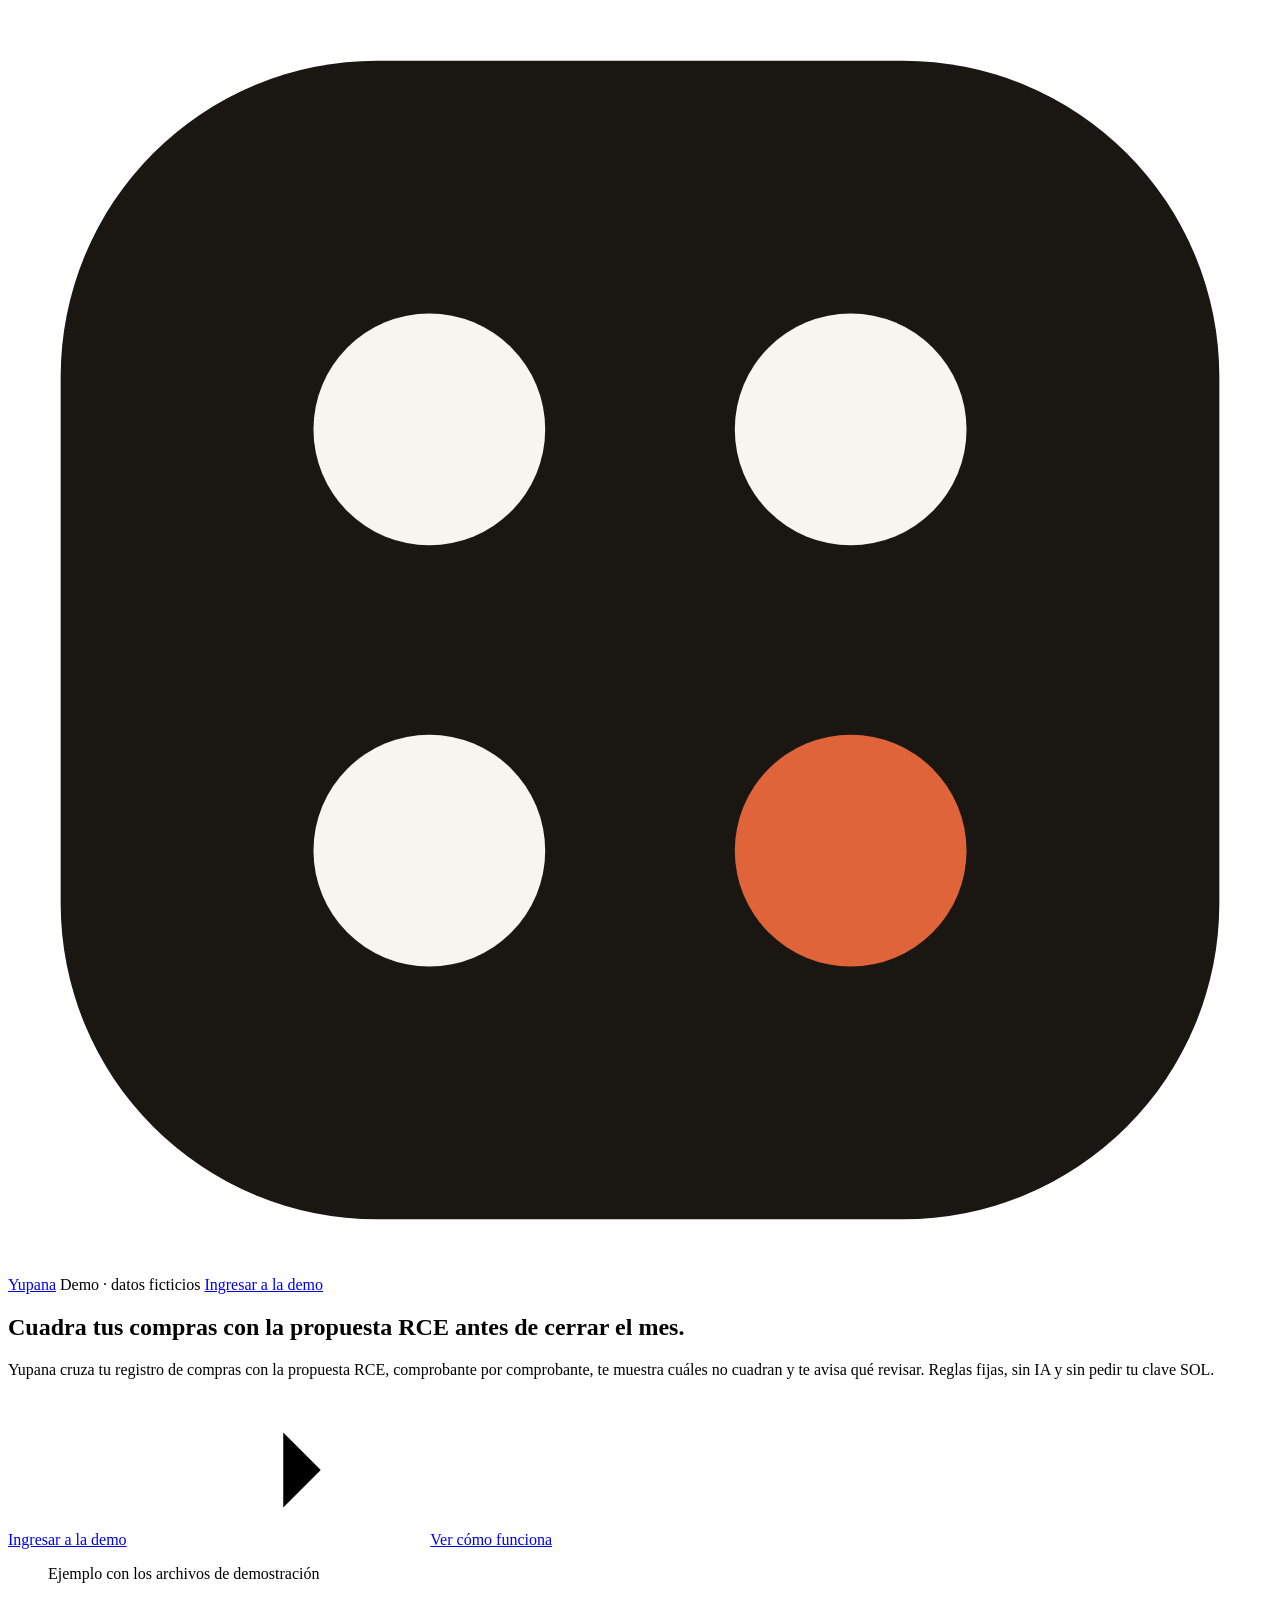
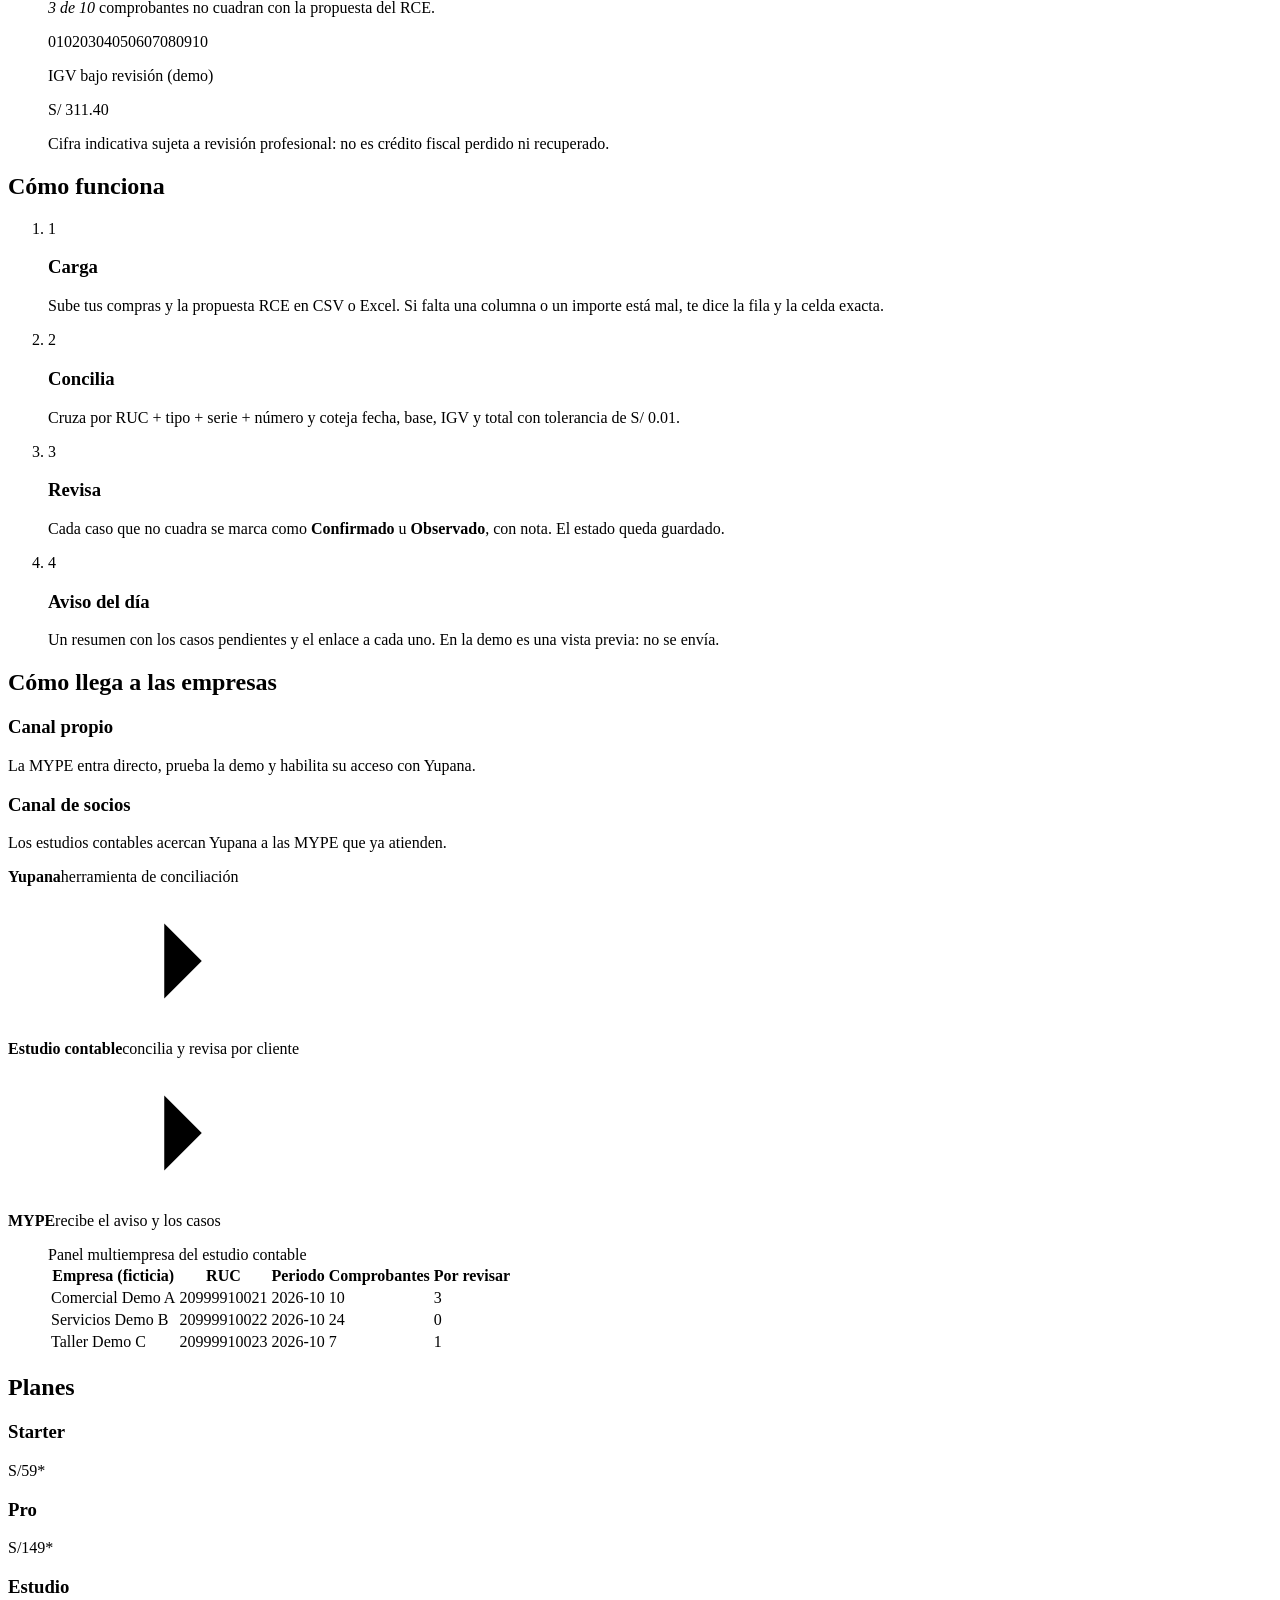
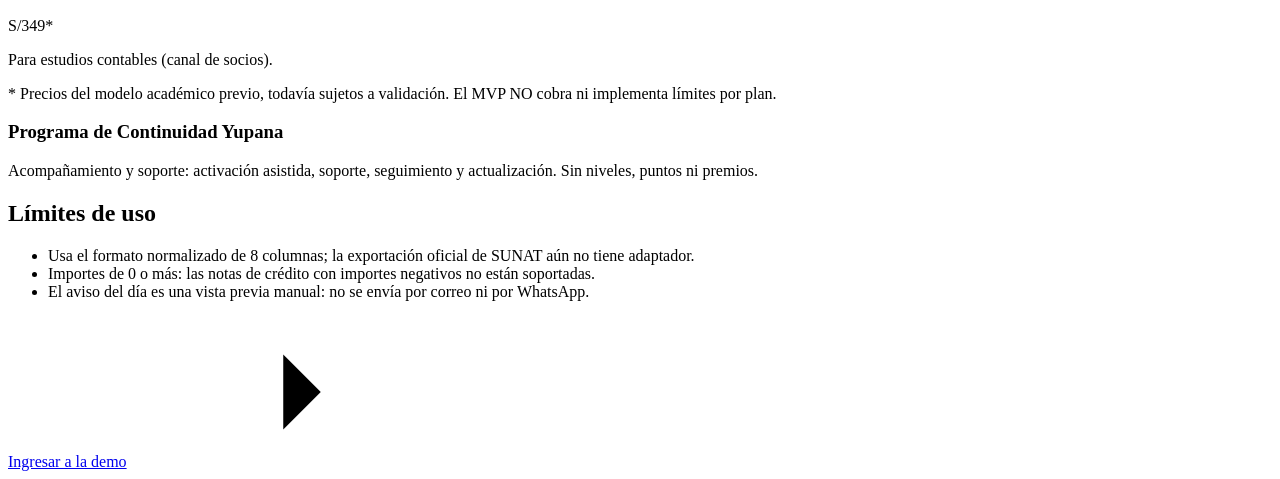
==== src/main/resources/static/index.html @ 504e1a8a "Se quitan las ultimas menciones a «version 5» y el pie del panel Co-Authored-By: Claude Sonnet 5.5 <" ====
<!doctype html>
<html lang="es">
<head>
<meta charset="utf-8">
<meta name="viewport" content="width=device-width, initial-scale=1">
<link rel="icon" href="data:,">
<title>Yupana · Cuadra tus compras con el RCE</title>
<link rel="preconnect" href="https://fonts.googleapis.com">
<link href="https://fonts.googleapis.com/css2?family=IBM+Plex+Mono:wght@400;500;600&family=IBM+Plex+Sans:wght@400;500;600;700&display=swap" rel="stylesheet">
<link rel="stylesheet" href="/css/yupana-e1.css">
</head>
<body>
<svg width="0" height="0" style="position:absolute" aria-hidden="true" focusable="false"><defs>
<symbol id="e-check" viewBox="0 0 24 24"><path d="M5 12.5l4.5 4.5L19 7.5"></path></symbol>
<symbol id="e-arrow" viewBox="0 0 24 24"><path d="M5 12h14M13 6l6 6-6 6"></path></symbol>
<symbol id="e-info" viewBox="0 0 24 24"><circle cx="12" cy="12" r="9"></circle><path d="M12 11v5M12 7.8v.1"></path></symbol>
</defs></svg>

<div class="e1">
  <header class="e1-bar">
    <a class="e1-logo" href="/"><svg viewBox="0 0 24 24" aria-hidden="true"><rect x="1" y="1" width="22" height="22" rx="6" fill="#1a1712"></rect><circle cx="8" cy="8" r="2.2" fill="#f7f5f0"></circle><circle cx="16" cy="8" r="2.2" fill="#f7f5f0"></circle><circle cx="8" cy="16" r="2.2" fill="#f7f5f0"></circle><circle cx="16" cy="16" r="2.2" fill="#e0643a"></circle></svg>Yupana</a>
    <span class="e1-tag">Demo · datos ficticios</span>
    <a class="e1-btn chico-bar" href="/login.html" data-cta="barra">Ingresar a la demo</a>
  </header>

  <main class="e1-wrap">
    <section class="lp-hero">
      <div>
        <h1 class="e1-h1">Cuadra tus compras con la propuesta RCE antes de cerrar el mes.</h1>
        <p class="e1-sub">Yupana cruza tu registro de compras con la propuesta RCE, comprobante por comprobante,
          te muestra cuáles no cuadran y te avisa qué revisar. Reglas fijas, sin IA y sin pedir tu clave SOL.</p>
        <div class="e1-acts">
          <a class="e1-btn t" href="/login.html" data-cta="hero">Ingresar a la demo<svg class="ic" aria-hidden="true"><use href="#e-arrow"></use></svg></a>
          <a class="e1-btn sec" href="#como">Ver cómo funciona</a>
        </div>
      </div>
      <figure class="lp-ejemplo" aria-label="Ejemplo con los archivos de demostración">
        <p class="e1-meta">Ejemplo con los archivos de demostración</p>
        <p class="lp-tit"><em>3 de 10</em> comprobantes no cuadran con la propuesta del RCE.</p>
        <div class="e1-map" role="img" aria-label="10 comprobantes: 7 cuadran y 3 tienen diferencia (03, 07, 09)">
          <span>01</span><span>02</span><span class="x">03</span><span>04</span><span>05</span><span>06</span><span class="x">07</span><span>08</span><span class="x">09</span><span>10</span>
        </div>
        <div class="e1-igv">
          <p class="lab">IGV bajo revisión (demo)</p>
          <p class="amt">S/ 311.40</p>
          <p class="fine">Cifra indicativa sujeta a revisión profesional: no es crédito fiscal perdido ni recuperado.</p>
        </div>
      </figure>
    </section>

    <section id="como">
      <div class="e1-sec"><h2>Cómo funciona</h2></div>
      <ol class="lp-pasos">
        <li><span class="n">1</span><h3>Carga</h3><p>Sube tus compras y la propuesta RCE en CSV o Excel. Si falta una columna o un importe está mal, te dice la fila y la celda exacta.</p></li>
        <li><span class="n">2</span><h3>Concilia</h3><p>Cruza por RUC + tipo + serie + número y coteja fecha, base, IGV y total con tolerancia de S/ 0.01.</p></li>
        <li><span class="n">3</span><h3>Revisa</h3><p>Cada caso que no cuadra se marca como <b>Confirmado</b> u <b>Observado</b>, con nota. El estado queda guardado.</p></li>
        <li><span class="n">4</span><h3>Aviso del día</h3><p>Un resumen con los casos pendientes y el enlace a cada uno. En la demo es una vista previa: no se envía.</p></li>
      </ol>
    </section>

    <section>
      <div class="e1-sec"><h2>Cómo llega a las empresas</h2></div>
      <div class="lp-dos">
        <div class="e1-card"><h3>Canal propio</h3><p class="desc">La MYPE entra directo, prueba la demo y habilita su acceso con Yupana.</p></div>
        <div class="e1-card"><h3>Canal de socios</h3><p class="desc">Los estudios contables acercan Yupana a las MYPE que ya atienden.</p></div>
      </div>
      <div class="lp-flujo" role="img" aria-label="Recorrido: Yupana entrega la herramienta al estudio contable, que concilia para cada MYPE cliente">
        <div><b>Yupana</b><span>herramienta de conciliación</span></div>
        <svg class="ic" aria-hidden="true"><use href="#e-arrow"></use></svg>
        <div><b>Estudio contable</b><span>concilia y revisa por cliente</span></div>
        <svg class="ic" aria-hidden="true"><use href="#e-arrow"></use></svg>
        <div><b>MYPE</b><span>recibe el aviso y los casos</span></div>
      </div>
      <figure class="lp-boceto">
        <figcaption>Panel multiempresa del estudio contable</figcaption>
        <div class="e1-scroll"><table class="e1-data">
          <thead><tr><th>Empresa (ficticia)</th><th>RUC</th><th>Periodo</th><th class="n">Comprobantes</th><th class="n">Por revisar</th></tr></thead>
          <tbody>
            <tr><td>Comercial Demo A</td><td>20999910021</td><td>2026-10</td><td class="n">10</td><td class="n">3</td></tr>
            <tr><td>Servicios Demo B</td><td>20999910022</td><td>2026-10</td><td class="n">24</td><td class="n">0</td></tr>
            <tr><td>Taller Demo C</td><td>20999910023</td><td>2026-10</td><td class="n">7</td><td class="n">1</td></tr>
          </tbody>
        </table></div>
      </figure>
    </section>

    <section>
      <div class="e1-sec"><h2>Planes</h2></div>
      <div class="lp-planes">
        <div class="e1-card"><h3>Starter</h3><p class="lp-precio">S/59*</p></div>
        <div class="e1-card"><h3>Pro</h3><p class="lp-precio">S/149*</p></div>
        <div class="e1-card"><h3>Estudio</h3><p class="lp-precio">S/349*</p><p class="desc">Para estudios contables (canal de socios).</p></div>
      </div>
      <p class="e1-info">* Precios del modelo académico previo, todavía sujetos a validación. El MVP NO cobra ni implementa límites por plan.</p>
      <div class="e1-card lp-cont">
        <h3>Programa de Continuidad Yupana</h3>
        <p class="desc">Acompañamiento y soporte: activación asistida, soporte, seguimiento y actualización. Sin niveles, puntos ni premios.</p>
      </div>
    </section>

    <section>
      <div class="e1-sec"><h2>Límites de uso</h2></div>
      <ul class="lp-limites">
        <li>Usa el formato normalizado de 8 columnas; la exportación oficial de SUNAT aún no tiene adaptador.</li>
        <li>Importes de 0 o más: las notas de crédito con importes negativos no están soportadas.</li>
        <li>El aviso del día es una vista previa manual: no se envía por correo ni por WhatsApp.</li>
      </ul>
    </section>

    <div class="lp-final">
      <a class="e1-btn t" href="/login.html" data-cta="final">Ingresar a la demo<svg class="ic" aria-hidden="true"><use href="#e-arrow"></use></svg></a>
    </div>

  </main>
</div>

<script src="/js/landing.js"></script>
</body>
</html>
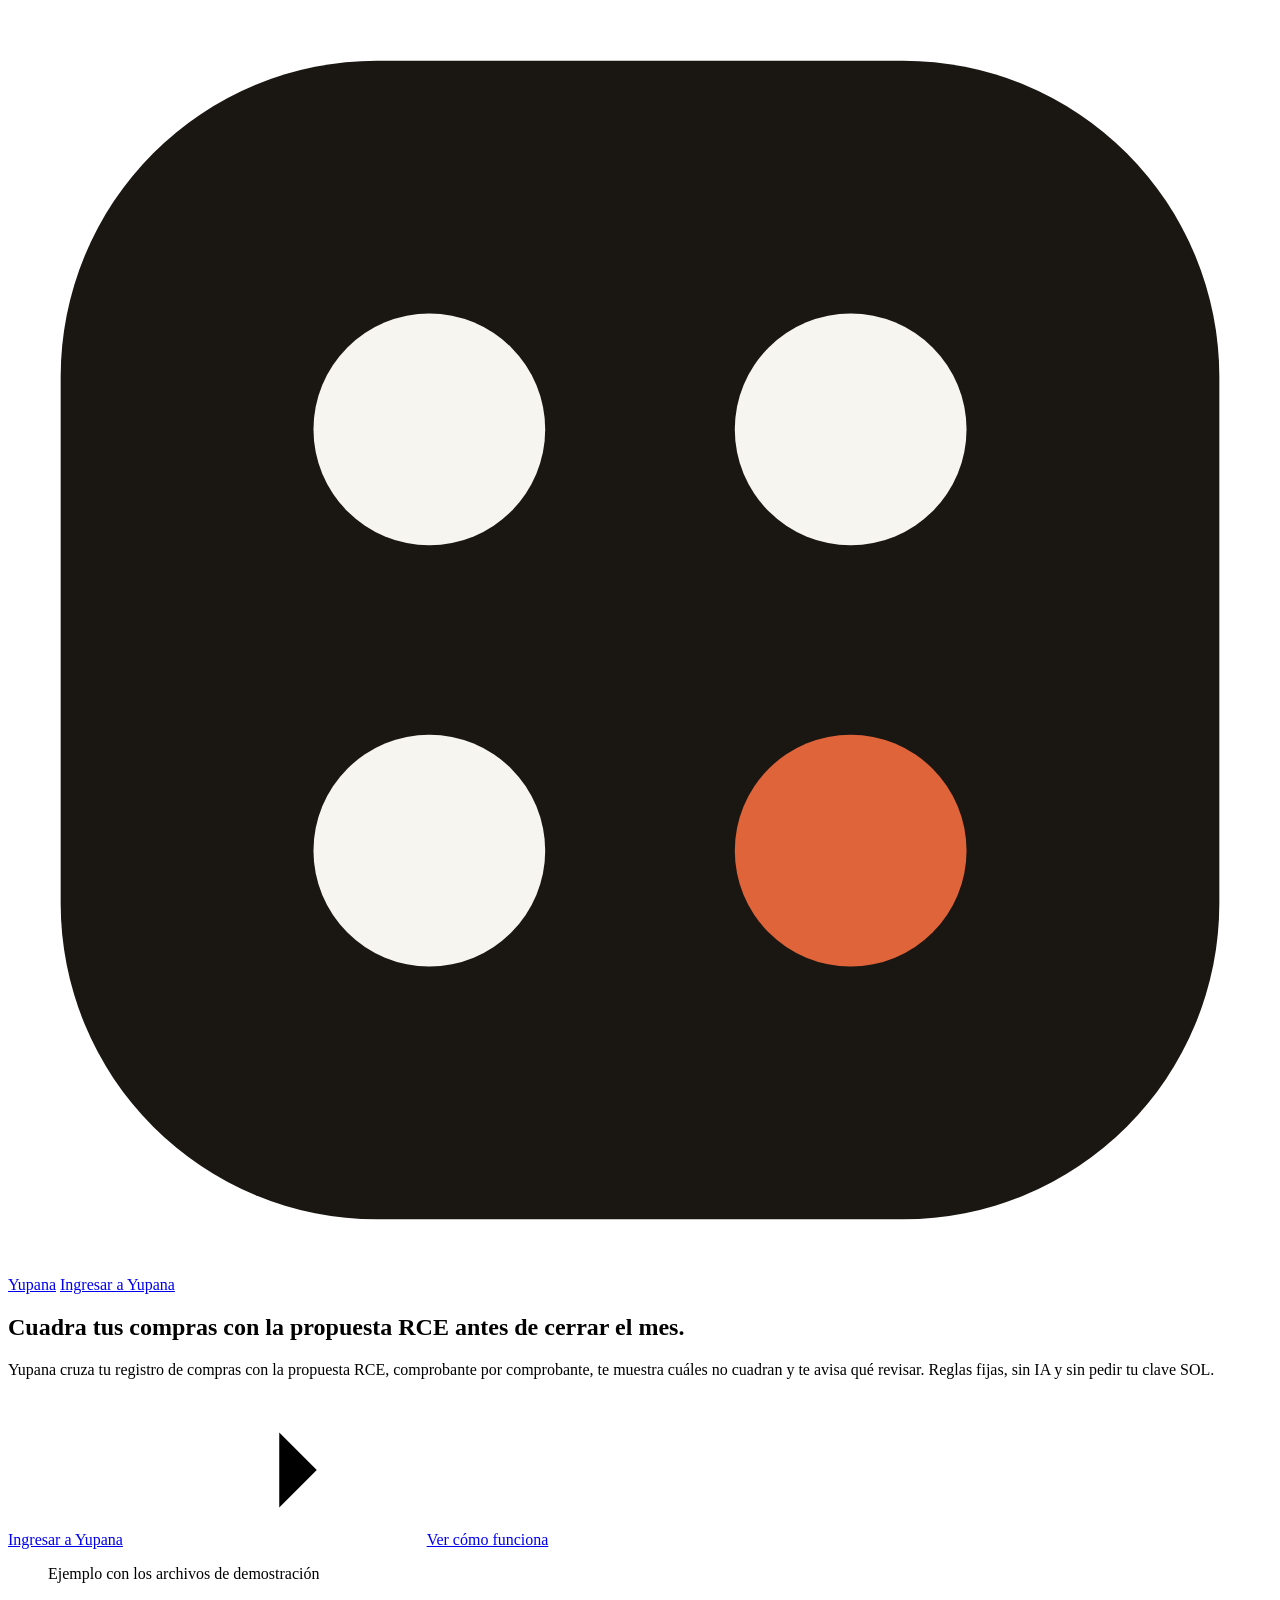
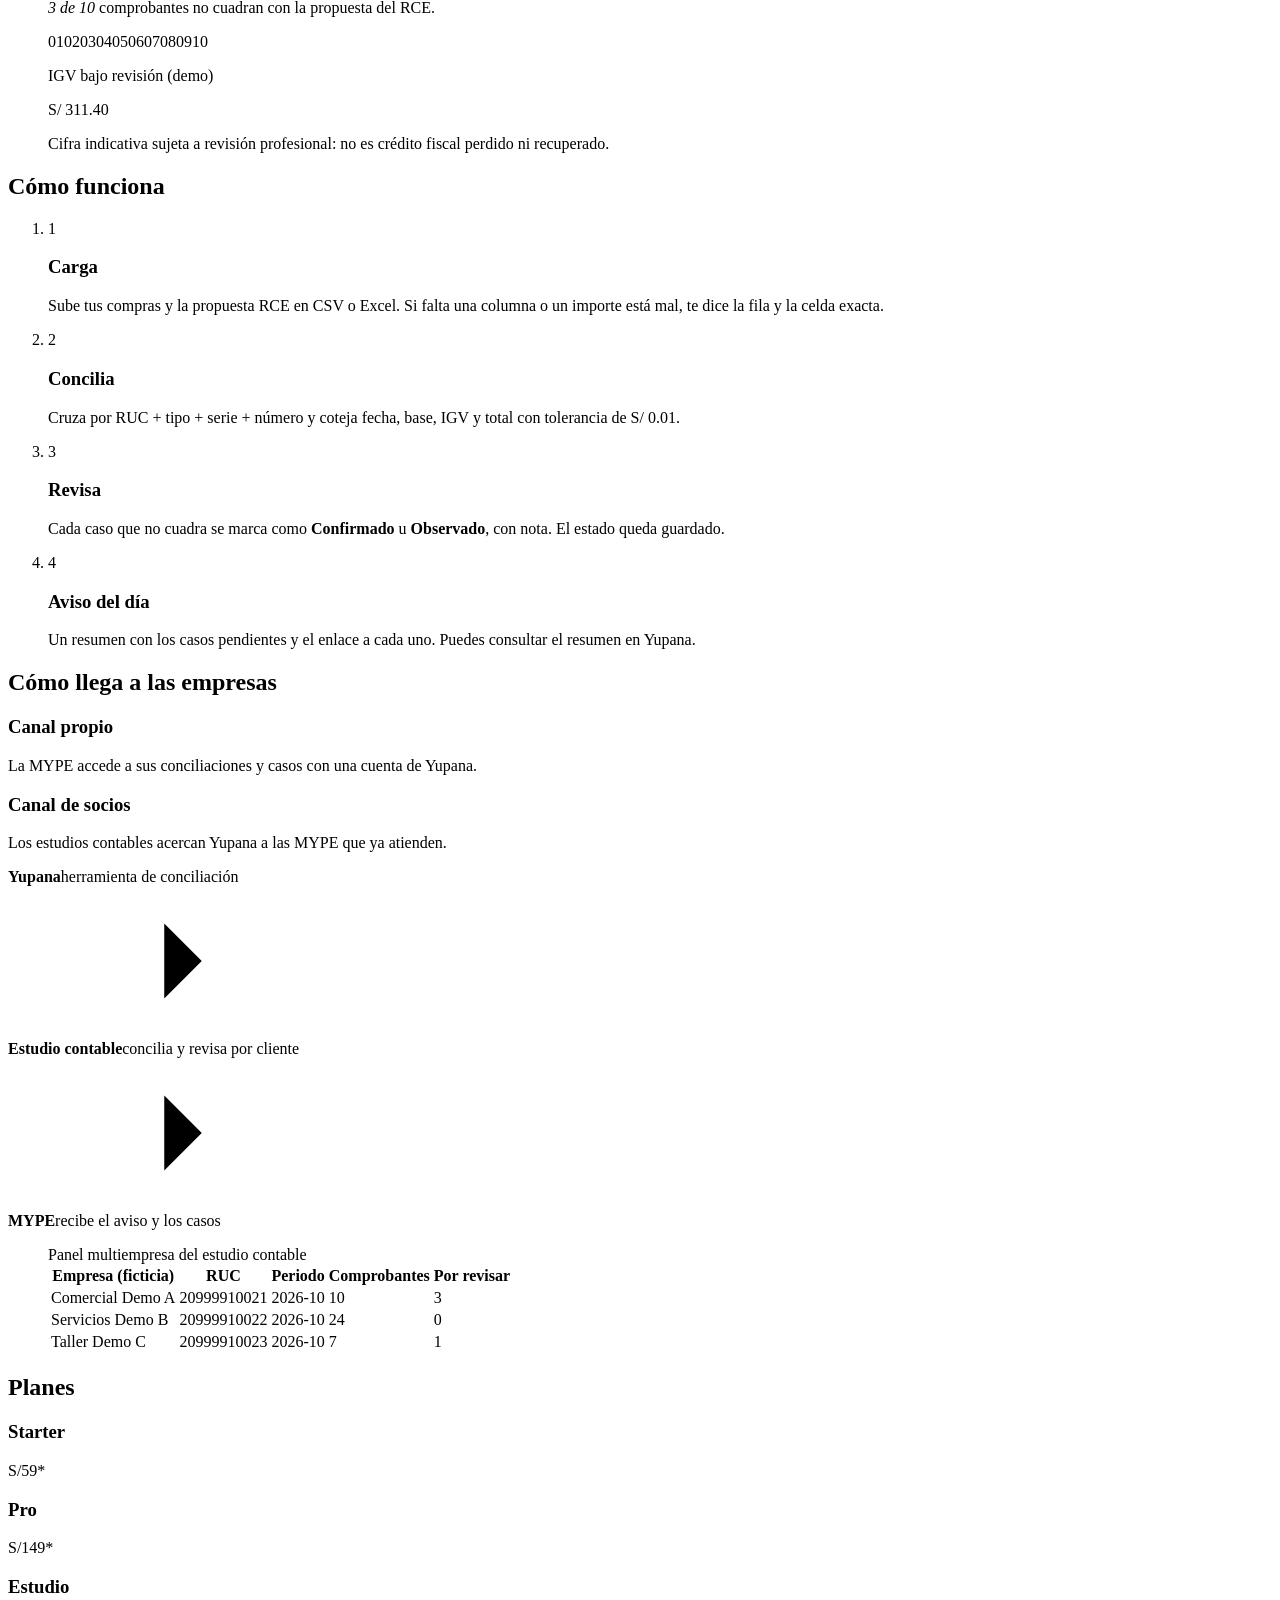
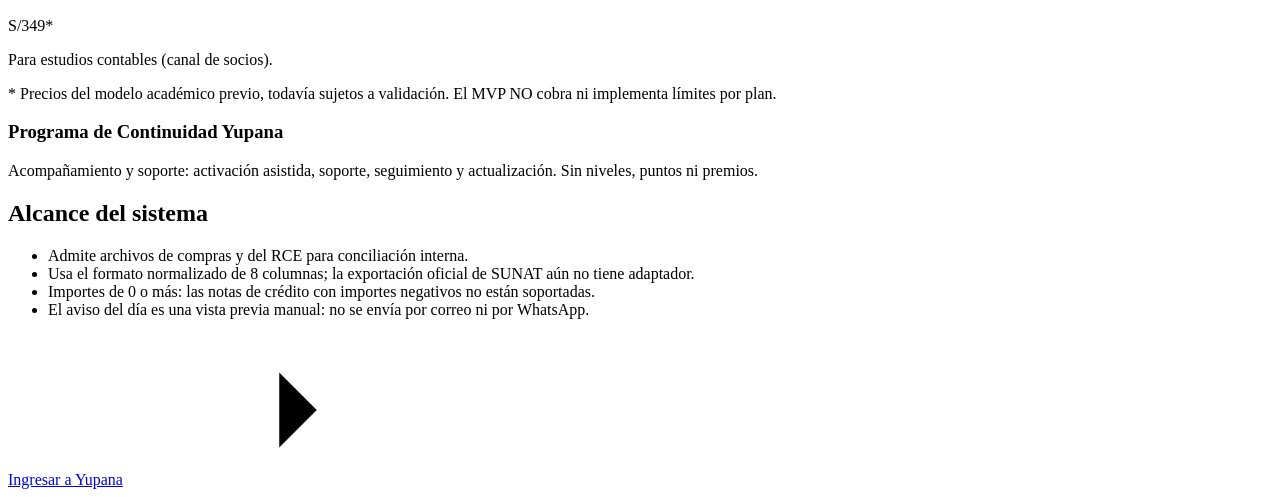
==== commit b85b4e3b: "Guardar originales y conciliar por periodo tributario" ====
--- a/src/main/resources/static/index.html
+++ b/src/main/resources/static/index.html
@@ -19,8 +19,7 @@
 <div class="e1">
   <header class="e1-bar">
     <a class="e1-logo" href="/"><svg viewBox="0 0 24 24" aria-hidden="true"><rect x="1" y="1" width="22" height="22" rx="6" fill="#1a1712"></rect><circle cx="8" cy="8" r="2.2" fill="#f7f5f0"></circle><circle cx="16" cy="8" r="2.2" fill="#f7f5f0"></circle><circle cx="8" cy="16" r="2.2" fill="#f7f5f0"></circle><circle cx="16" cy="16" r="2.2" fill="#e0643a"></circle></svg>Yupana</a>
-    <span class="e1-tag">Demo · datos ficticios</span>
-    <a class="e1-btn chico-bar" href="/login.html" data-cta="barra">Ingresar a la demo</a>
+    <a class="e1-btn chico-bar" href="/login.html" data-cta="barra">Ingresar a Yupana</a>
   </header>
 
   <main class="e1-wrap">
@@ -30,7 +29,7 @@
         <p class="e1-sub">Yupana cruza tu registro de compras con la propuesta RCE, comprobante por comprobante,
           te muestra cuáles no cuadran y te avisa qué revisar. Reglas fijas, sin IA y sin pedir tu clave SOL.</p>
         <div class="e1-acts">
-          <a class="e1-btn t" href="/login.html" data-cta="hero">Ingresar a la demo<svg class="ic" aria-hidden="true"><use href="#e-arrow"></use></svg></a>
+          <a class="e1-btn t" href="/login.html" data-cta="hero">Ingresar a Yupana<svg class="ic" aria-hidden="true"><use href="#e-arrow"></use></svg></a>
           <a class="e1-btn sec" href="#como">Ver cómo funciona</a>
         </div>
       </div>
@@ -54,14 +53,14 @@
         <li><span class="n">1</span><h3>Carga</h3><p>Sube tus compras y la propuesta RCE en CSV o Excel. Si falta una columna o un importe está mal, te dice la fila y la celda exacta.</p></li>
         <li><span class="n">2</span><h3>Concilia</h3><p>Cruza por RUC + tipo + serie + número y coteja fecha, base, IGV y total con tolerancia de S/ 0.01.</p></li>
         <li><span class="n">3</span><h3>Revisa</h3><p>Cada caso que no cuadra se marca como <b>Confirmado</b> u <b>Observado</b>, con nota. El estado queda guardado.</p></li>
-        <li><span class="n">4</span><h3>Aviso del día</h3><p>Un resumen con los casos pendientes y el enlace a cada uno. En la demo es una vista previa: no se envía.</p></li>
+        <li><span class="n">4</span><h3>Aviso del día</h3><p>Un resumen con los casos pendientes y el enlace a cada uno. Puedes consultar el resumen en Yupana.</p></li>
       </ol>
     </section>
 
     <section>
       <div class="e1-sec"><h2>Cómo llega a las empresas</h2></div>
       <div class="lp-dos">
-        <div class="e1-card"><h3>Canal propio</h3><p class="desc">La MYPE entra directo, prueba la demo y habilita su acceso con Yupana.</p></div>
+        <div class="e1-card"><h3>Canal propio</h3><p class="desc">La MYPE accede a sus conciliaciones y casos con una cuenta de Yupana.</p></div>
         <div class="e1-card"><h3>Canal de socios</h3><p class="desc">Los estudios contables acercan Yupana a las MYPE que ya atienden.</p></div>
       </div>
       <div class="lp-flujo" role="img" aria-label="Recorrido: Yupana entrega la herramienta al estudio contable, que concilia para cada MYPE cliente">
@@ -99,8 +98,9 @@
     </section>
 
     <section>
-      <div class="e1-sec"><h2>Límites de uso</h2></div>
+      <div class="e1-sec"><h2>Alcance del sistema</h2></div>
       <ul class="lp-limites">
+        <li>Admite archivos de compras y del RCE para conciliación interna.</li>
         <li>Usa el formato normalizado de 8 columnas; la exportación oficial de SUNAT aún no tiene adaptador.</li>
         <li>Importes de 0 o más: las notas de crédito con importes negativos no están soportadas.</li>
         <li>El aviso del día es una vista previa manual: no se envía por correo ni por WhatsApp.</li>
@@ -108,7 +108,7 @@
     </section>
 
     <div class="lp-final">
-      <a class="e1-btn t" href="/login.html" data-cta="final">Ingresar a la demo<svg class="ic" aria-hidden="true"><use href="#e-arrow"></use></svg></a>
+      <a class="e1-btn t" href="/login.html" data-cta="final">Ingresar a Yupana<svg class="ic" aria-hidden="true"><use href="#e-arrow"></use></svg></a>
     </div>
 
   </main>
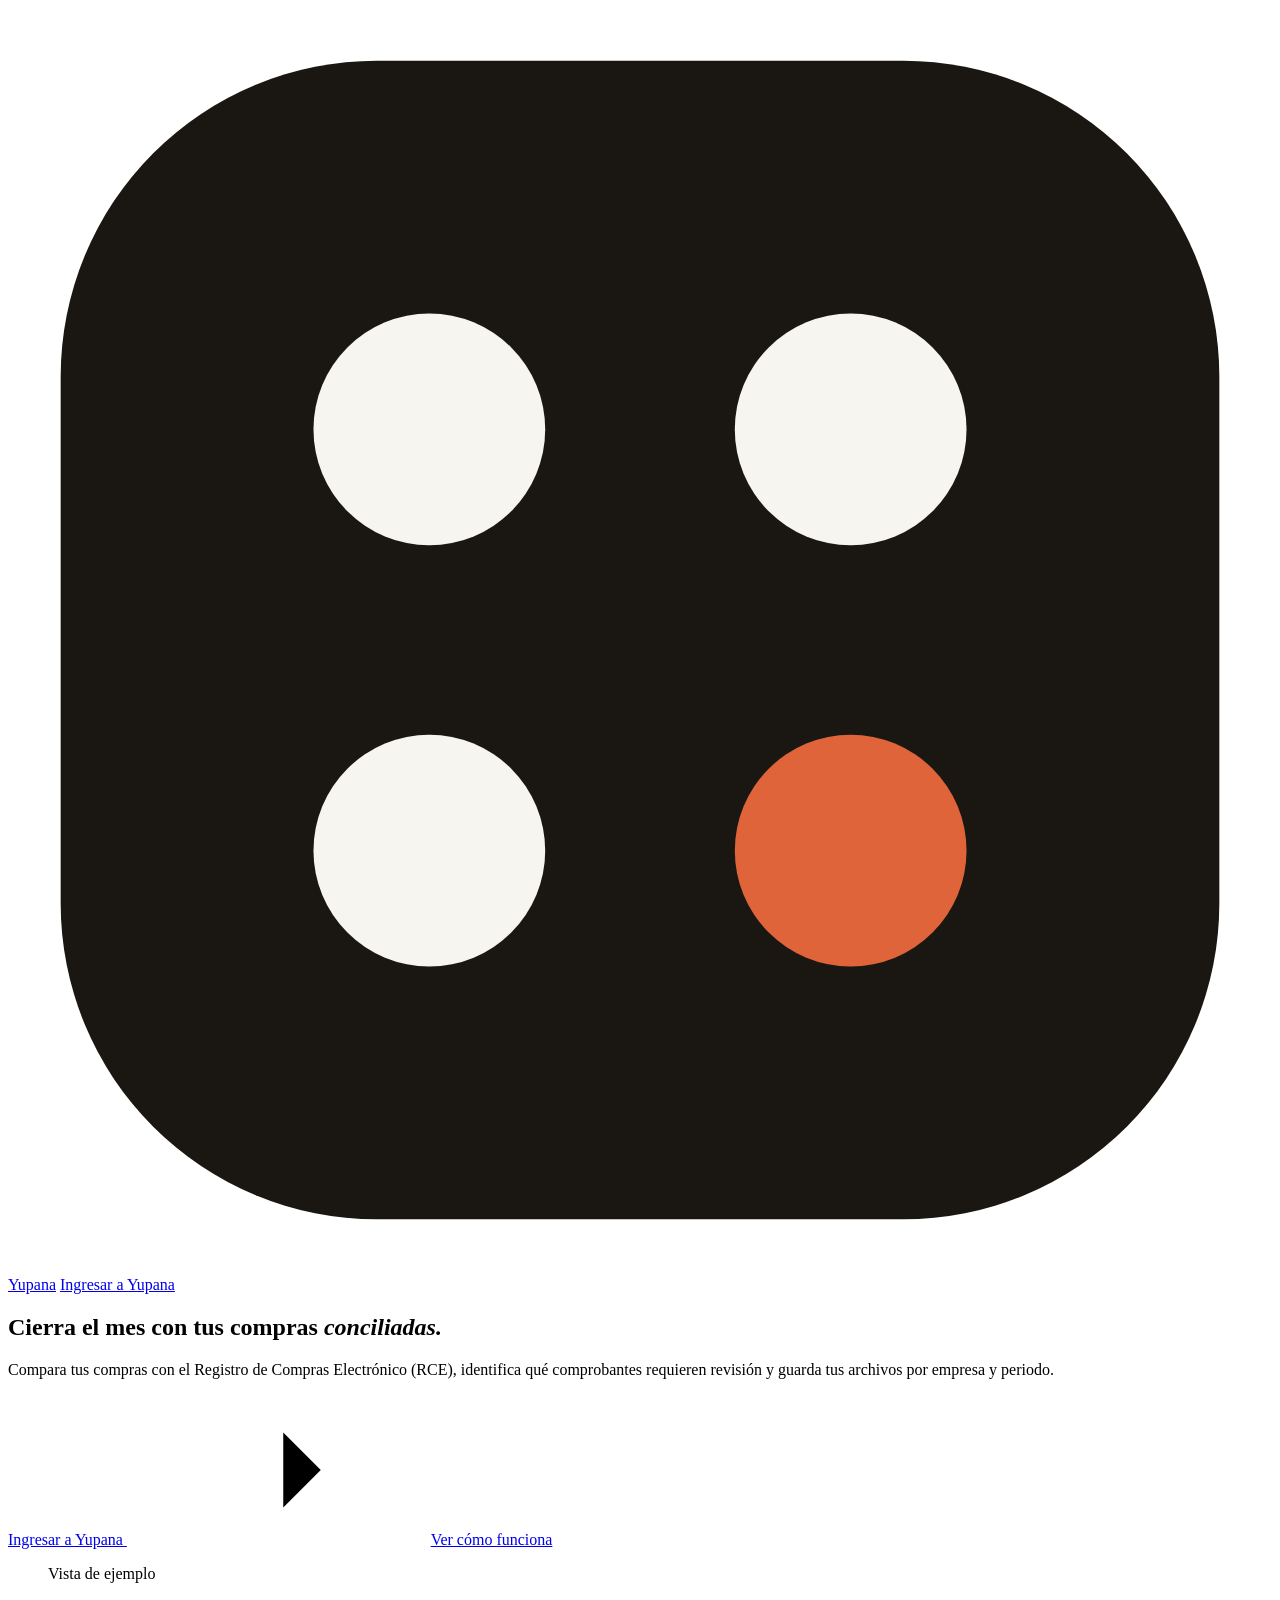
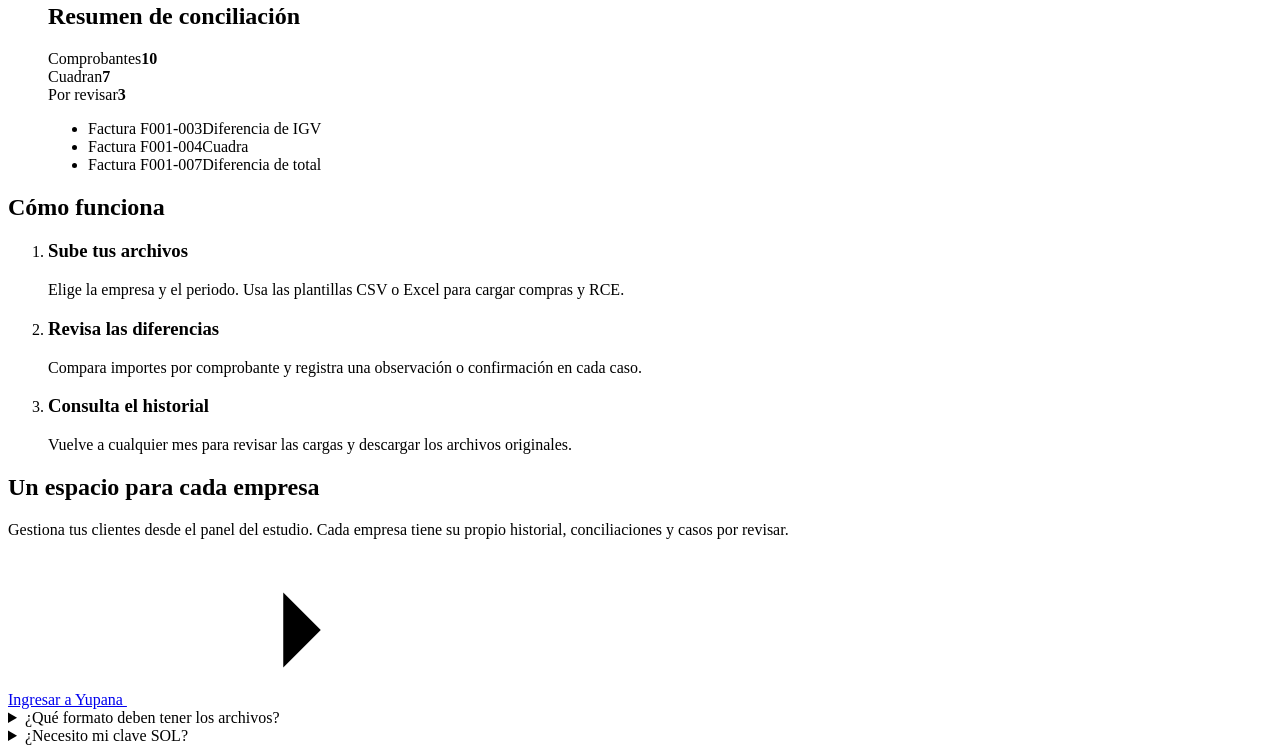
==== commit 1f2b583e: "Redisenar portada publica y simplificar el acceso" ====
--- a/src/main/resources/static/index.html
+++ b/src/main/resources/static/index.html
@@ -3,13 +3,14 @@
 <head>
 <meta charset="utf-8">
 <meta name="viewport" content="width=device-width, initial-scale=1">
+<meta name="description" content="Concilia compras y RCE por empresa y periodo. Revisa diferencias y recupera tus archivos originales en Yupana.">
 <link rel="icon" href="data:,">
 <title>Yupana · Cuadra tus compras con el RCE</title>
 <link rel="preconnect" href="https://fonts.googleapis.com">
 <link href="https://fonts.googleapis.com/css2?family=IBM+Plex+Mono:wght@400;500;600&family=IBM+Plex+Sans:wght@400;500;600;700&display=swap" rel="stylesheet">
 <link rel="stylesheet" href="/css/yupana-e1.css">
 </head>
-<body>
+<body class="yp-app yp-public">
 <svg width="0" height="0" style="position:absolute" aria-hidden="true" focusable="false"><defs>
 <symbol id="e-check" viewBox="0 0 24 24"><path d="M5 12.5l4.5 4.5L19 7.5"></path></symbol>
 <symbol id="e-arrow" viewBox="0 0 24 24"><path d="M5 12h14M13 6l6 6-6 6"></path></symbol>
@@ -19,98 +20,57 @@
 <div class="e1">
   <header class="e1-bar">
     <a class="e1-logo" href="/"><svg viewBox="0 0 24 24" aria-hidden="true"><rect x="1" y="1" width="22" height="22" rx="6" fill="#1a1712"></rect><circle cx="8" cy="8" r="2.2" fill="#f7f5f0"></circle><circle cx="16" cy="8" r="2.2" fill="#f7f5f0"></circle><circle cx="8" cy="16" r="2.2" fill="#f7f5f0"></circle><circle cx="16" cy="16" r="2.2" fill="#e0643a"></circle></svg>Yupana</a>
-    <a class="e1-btn chico-bar" href="/login.html" data-cta="barra">Ingresar a Yupana</a>
+    <a class="e1-btn chico-bar sec" href="/login.html" data-cta="barra">Ingresar a Yupana</a>
   </header>
 
-  <main class="e1-wrap">
-    <section class="lp-hero">
-      <div>
-        <h1 class="e1-h1">Cuadra tus compras con la propuesta RCE antes de cerrar el mes.</h1>
-        <p class="e1-sub">Yupana cruza tu registro de compras con la propuesta RCE, comprobante por comprobante,
-          te muestra cuáles no cuadran y te avisa qué revisar. Reglas fijas, sin IA y sin pedir tu clave SOL.</p>
-        <div class="e1-acts">
-          <a class="e1-btn t" href="/login.html" data-cta="hero">Ingresar a Yupana<svg class="ic" aria-hidden="true"><use href="#e-arrow"></use></svg></a>
+  <main class="e1-wrap yp-landing">
+    <section class="yp-hero" aria-labelledby="yp-title">
+      <div class="yp-hero-copy">
+        <h1 id="yp-title">Cierra el mes con tus compras <em>conciliadas.</em></h1>
+        <p>Compara tus compras con el Registro de Compras Electrónico (RCE), identifica qué comprobantes requieren revisión y guarda tus archivos por empresa y periodo.</p>
+        <div class="yp-public-actions">
+          <a class="e1-btn t" href="/login.html" data-cta="hero">Ingresar a Yupana <svg class="ic" aria-hidden="true"><use href="#e-arrow"></use></svg></a>
           <a class="e1-btn sec" href="#como">Ver cómo funciona</a>
         </div>
       </div>
-      <figure class="lp-ejemplo" aria-label="Ejemplo con los archivos de demostración">
-        <p class="e1-meta">Ejemplo con los archivos de demostración</p>
-        <p class="lp-tit"><em>3 de 10</em> comprobantes no cuadran con la propuesta del RCE.</p>
-        <div class="e1-map" role="img" aria-label="10 comprobantes: 7 cuadran y 3 tienen diferencia (03, 07, 09)">
-          <span>01</span><span>02</span><span class="x">03</span><span>04</span><span>05</span><span>06</span><span class="x">07</span><span>08</span><span class="x">09</span><span>10</span>
+      <figure class="yp-preview">
+        <figcaption>Vista de ejemplo</figcaption>
+        <h2>Resumen de conciliación</h2>
+        <div class="yp-sample-counts">
+          <div><span>Comprobantes</span><strong>10</strong></div>
+          <div><span>Cuadran</span><strong>7</strong></div>
+          <div><span>Por revisar</span><strong>3</strong></div>
         </div>
-        <div class="e1-igv">
-          <p class="lab">IGV bajo revisión (demo)</p>
-          <p class="amt">S/ 311.40</p>
-          <p class="fine">Cifra indicativa sujeta a revisión profesional: no es crédito fiscal perdido ni recuperado.</p>
-        </div>
+        <div class="yp-progress" aria-hidden="true"></div>
+        <ul class="yp-sample-list" aria-label="Ejemplos de comprobantes">
+          <li><span>Factura F001-003</span><span class="e1-chip">Diferencia de IGV</span></li>
+          <li><span>Factura F001-004</span><span class="e1-chip ok">Cuadra</span></li>
+          <li><span>Factura F001-007</span><span class="e1-chip">Diferencia de total</span></li>
+        </ul>
       </figure>
     </section>
 
-    <section id="como">
-      <div class="e1-sec"><h2>Cómo funciona</h2></div>
-      <ol class="lp-pasos">
-        <li><span class="n">1</span><h3>Carga</h3><p>Sube tus compras y la propuesta RCE en CSV o Excel. Si falta una columna o un importe está mal, te dice la fila y la celda exacta.</p></li>
-        <li><span class="n">2</span><h3>Concilia</h3><p>Cruza por RUC + tipo + serie + número y coteja fecha, base, IGV y total con tolerancia de S/ 0.01.</p></li>
-        <li><span class="n">3</span><h3>Revisa</h3><p>Cada caso que no cuadra se marca como <b>Confirmado</b> u <b>Observado</b>, con nota. El estado queda guardado.</p></li>
-        <li><span class="n">4</span><h3>Aviso del día</h3><p>Un resumen con los casos pendientes y el enlace a cada uno. Puedes consultar el resumen en Yupana.</p></li>
+    <section class="yp-public-section" id="como" aria-labelledby="yp-como">
+      <h2 id="yp-como">Cómo funciona</h2>
+      <ol class="yp-steps">
+        <li><h3>Sube tus archivos</h3><p>Elige la empresa y el periodo. Usa las plantillas CSV o Excel para cargar compras y RCE.</p></li>
+        <li><h3>Revisa las diferencias</h3><p>Compara importes por comprobante y registra una observación o confirmación en cada caso.</p></li>
+        <li><h3>Consulta el historial</h3><p>Vuelve a cualquier mes para revisar las cargas y descargar los archivos originales.</p></li>
       </ol>
     </section>
 
-    <section>
-      <div class="e1-sec"><h2>Cómo llega a las empresas</h2></div>
-      <div class="lp-dos">
-        <div class="e1-card"><h3>Canal propio</h3><p class="desc">La MYPE accede a sus conciliaciones y casos con una cuenta de Yupana.</p></div>
-        <div class="e1-card"><h3>Canal de socios</h3><p class="desc">Los estudios contables acercan Yupana a las MYPE que ya atienden.</p></div>
+    <section class="yp-public-section yp-workspace" aria-labelledby="yp-workspace-title">
+      <div>
+        <h2 id="yp-workspace-title">Un espacio para cada empresa</h2>
+        <p>Gestiona tus clientes desde el panel del estudio. Cada empresa tiene su propio historial, conciliaciones y casos por revisar.</p>
       </div>
-      <div class="lp-flujo" role="img" aria-label="Recorrido: Yupana entrega la herramienta al estudio contable, que concilia para cada MYPE cliente">
-        <div><b>Yupana</b><span>herramienta de conciliación</span></div>
-        <svg class="ic" aria-hidden="true"><use href="#e-arrow"></use></svg>
-        <div><b>Estudio contable</b><span>concilia y revisa por cliente</span></div>
-        <svg class="ic" aria-hidden="true"><use href="#e-arrow"></use></svg>
-        <div><b>MYPE</b><span>recibe el aviso y los casos</span></div>
-      </div>
-      <figure class="lp-boceto">
-        <figcaption>Panel multiempresa del estudio contable</figcaption>
-        <div class="e1-scroll"><table class="e1-data">
-          <thead><tr><th>Empresa (ficticia)</th><th>RUC</th><th>Periodo</th><th class="n">Comprobantes</th><th class="n">Por revisar</th></tr></thead>
-          <tbody>
-            <tr><td>Comercial Demo A</td><td>20999910021</td><td>2026-10</td><td class="n">10</td><td class="n">3</td></tr>
-            <tr><td>Servicios Demo B</td><td>20999910022</td><td>2026-10</td><td class="n">24</td><td class="n">0</td></tr>
-            <tr><td>Taller Demo C</td><td>20999910023</td><td>2026-10</td><td class="n">7</td><td class="n">1</td></tr>
-          </tbody>
-        </table></div>
-      </figure>
+      <a class="e1-btn t" href="/login.html" data-cta="final">Ingresar a Yupana <svg class="ic" aria-hidden="true"><use href="#e-arrow"></use></svg></a>
     </section>
 
-    <section>
-      <div class="e1-sec"><h2>Planes</h2></div>
-      <div class="lp-planes">
-        <div class="e1-card"><h3>Starter</h3><p class="lp-precio">S/59*</p></div>
-        <div class="e1-card"><h3>Pro</h3><p class="lp-precio">S/149*</p></div>
-        <div class="e1-card"><h3>Estudio</h3><p class="lp-precio">S/349*</p><p class="desc">Para estudios contables (canal de socios).</p></div>
-      </div>
-      <p class="e1-info">* Precios del modelo académico previo, todavía sujetos a validación. El MVP NO cobra ni implementa límites por plan.</p>
-      <div class="e1-card lp-cont">
-        <h3>Programa de Continuidad Yupana</h3>
-        <p class="desc">Acompañamiento y soporte: activación asistida, soporte, seguimiento y actualización. Sin niveles, puntos ni premios.</p>
-      </div>
+    <section class="yp-public-section yp-faq" aria-label="Preguntas frecuentes">
+      <details><summary>¿Qué formato deben tener los archivos?</summary><p>Las plantillas de Yupana incluyen las ocho columnas requeridas. Si tu exportación del RCE viene con otras columnas, adapta el archivo antes de subirlo. Se admiten importes desde cero.</p></details>
+      <details><summary>¿Necesito mi clave SOL?</summary><p>Solo necesitas tu cuenta de Yupana. Descarga la propuesta RCE desde SUNAT y súbela al periodo correspondiente.</p></details>
     </section>
-
-    <section>
-      <div class="e1-sec"><h2>Alcance del sistema</h2></div>
-      <ul class="lp-limites">
-        <li>Admite archivos de compras y del RCE para conciliación interna.</li>
-        <li>Usa el formato normalizado de 8 columnas; la exportación oficial de SUNAT aún no tiene adaptador.</li>
-        <li>Importes de 0 o más: las notas de crédito con importes negativos no están soportadas.</li>
-        <li>El aviso del día es una vista previa manual: no se envía por correo ni por WhatsApp.</li>
-      </ul>
-    </section>
-
-    <div class="lp-final">
-      <a class="e1-btn t" href="/login.html" data-cta="final">Ingresar a Yupana<svg class="ic" aria-hidden="true"><use href="#e-arrow"></use></svg></a>
-    </div>
-
   </main>
 </div>
 
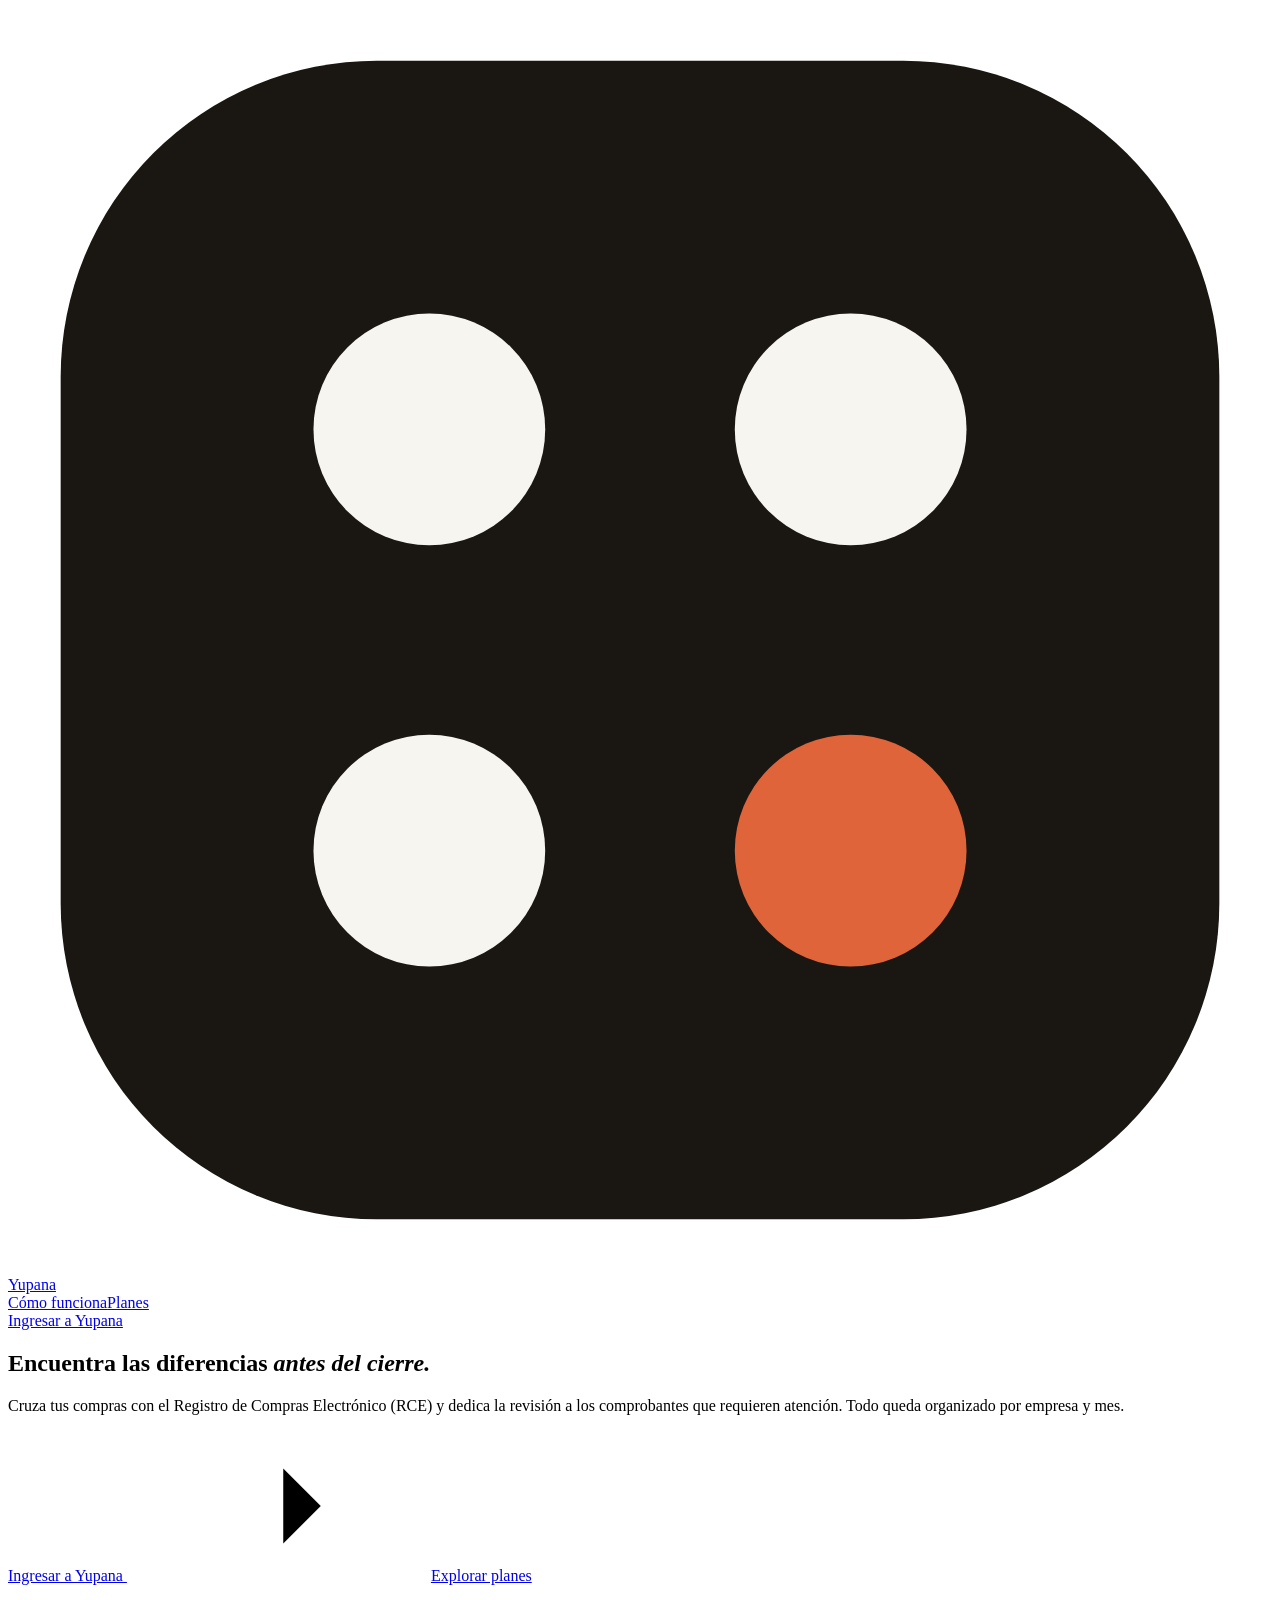
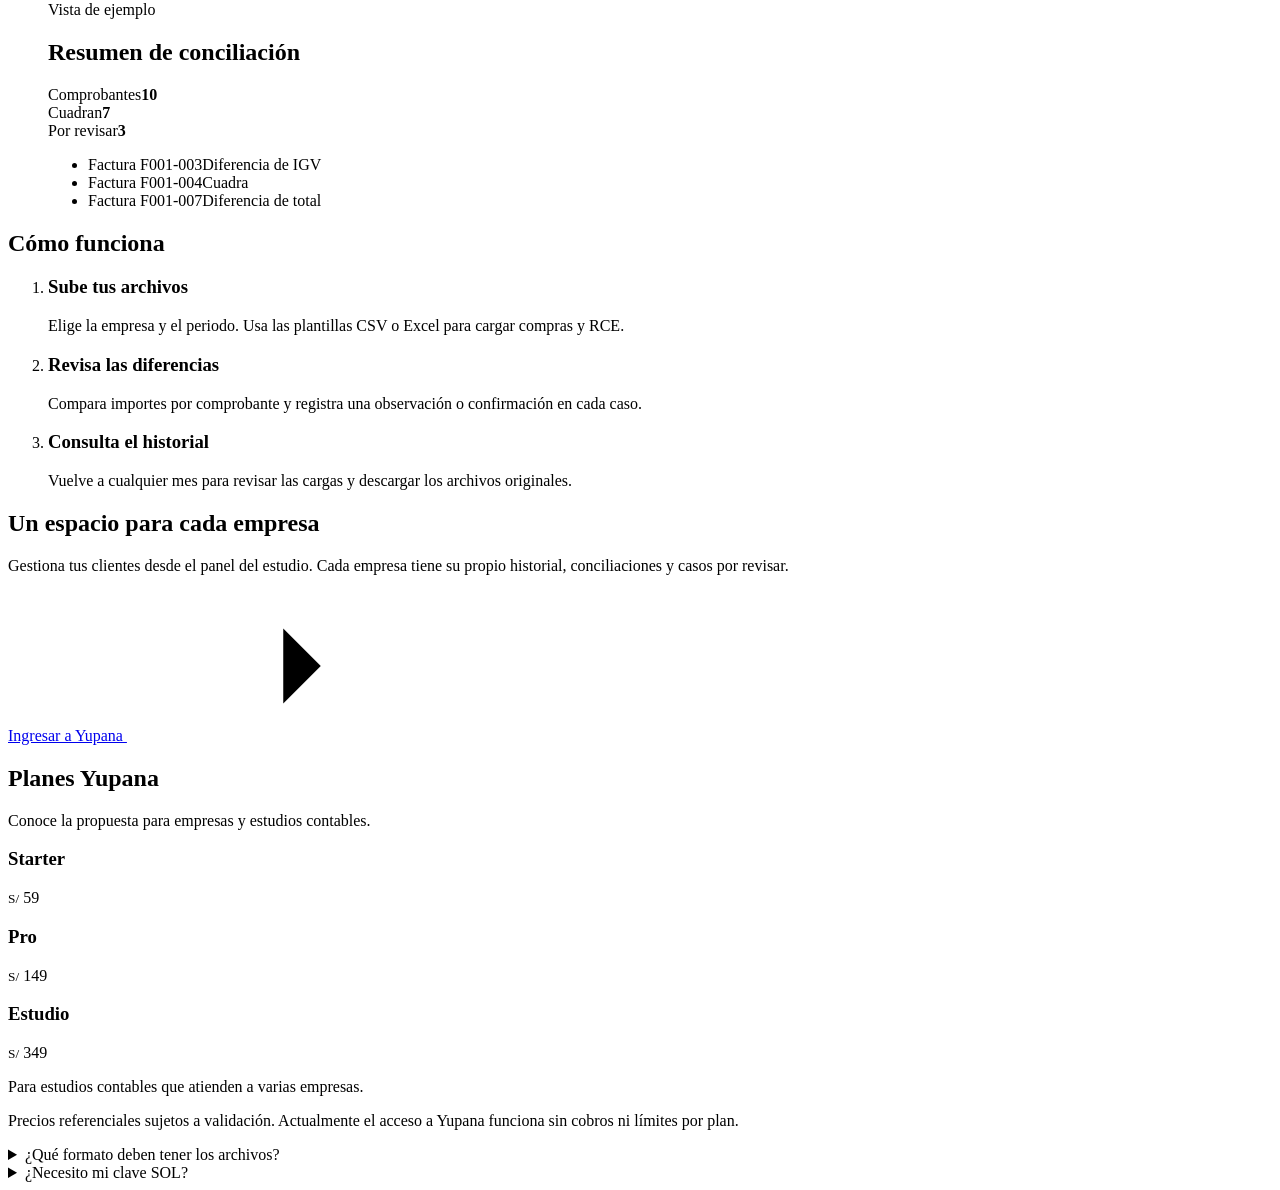
==== commit b99ee1c7: "Recuperar la identidad terracota y presentar planes en la portada" ====
--- a/src/main/resources/static/index.html
+++ b/src/main/resources/static/index.html
@@ -10,7 +10,7 @@
 <link href="https://fonts.googleapis.com/css2?family=IBM+Plex+Mono:wght@400;500;600&family=IBM+Plex+Sans:wght@400;500;600;700&display=swap" rel="stylesheet">
 <link rel="stylesheet" href="/css/yupana-e1.css">
 </head>
-<body class="yp-app yp-public">
+<body class="yp-app yp-public yp-marketing">
 <svg width="0" height="0" style="position:absolute" aria-hidden="true" focusable="false"><defs>
 <symbol id="e-check" viewBox="0 0 24 24"><path d="M5 12.5l4.5 4.5L19 7.5"></path></symbol>
 <symbol id="e-arrow" viewBox="0 0 24 24"><path d="M5 12h14M13 6l6 6-6 6"></path></symbol>
@@ -20,17 +20,18 @@
 <div class="e1">
   <header class="e1-bar">
     <a class="e1-logo" href="/"><svg viewBox="0 0 24 24" aria-hidden="true"><rect x="1" y="1" width="22" height="22" rx="6" fill="#1a1712"></rect><circle cx="8" cy="8" r="2.2" fill="#f7f5f0"></circle><circle cx="16" cy="8" r="2.2" fill="#f7f5f0"></circle><circle cx="8" cy="16" r="2.2" fill="#f7f5f0"></circle><circle cx="16" cy="16" r="2.2" fill="#e0643a"></circle></svg>Yupana</a>
+    <nav class="yp-commercial-nav" aria-label="Navegación principal"><a href="#como">Cómo funciona</a><a href="#planes">Planes</a></nav>
     <a class="e1-btn chico-bar sec" href="/login.html" data-cta="barra">Ingresar a Yupana</a>
   </header>
 
   <main class="e1-wrap yp-landing">
     <section class="yp-hero" aria-labelledby="yp-title">
       <div class="yp-hero-copy">
-        <h1 id="yp-title">Cierra el mes con tus compras <em>conciliadas.</em></h1>
-        <p>Compara tus compras con el Registro de Compras Electrónico (RCE), identifica qué comprobantes requieren revisión y guarda tus archivos por empresa y periodo.</p>
+        <h1 id="yp-title">Encuentra las diferencias <em>antes del cierre.</em></h1>
+        <p>Cruza tus compras con el Registro de Compras Electrónico (RCE) y dedica la revisión a los comprobantes que requieren atención. Todo queda organizado por empresa y mes.</p>
         <div class="yp-public-actions">
           <a class="e1-btn t" href="/login.html" data-cta="hero">Ingresar a Yupana <svg class="ic" aria-hidden="true"><use href="#e-arrow"></use></svg></a>
-          <a class="e1-btn sec" href="#como">Ver cómo funciona</a>
+          <a class="e1-btn sec" href="#planes">Explorar planes</a>
         </div>
       </div>
       <figure class="yp-preview">
@@ -67,6 +68,17 @@
       <a class="e1-btn t" href="/login.html" data-cta="final">Ingresar a Yupana <svg class="ic" aria-hidden="true"><use href="#e-arrow"></use></svg></a>
     </section>
 
+    <section id="planes" class="yp-public-section" aria-labelledby="planes-titulo">
+      <h2 id="planes-titulo">Planes Yupana</h2>
+      <p class="yp-price-intro">Conoce la propuesta para empresas y estudios contables.</p>
+      <div class="yp-price-grid">
+        <article><h3>Starter</h3><p class="yp-price"><small>S/</small> 59</p></article>
+        <article><h3>Pro</h3><p class="yp-price"><small>S/</small> 149</p></article>
+        <article><h3>Estudio</h3><p class="yp-price"><small>S/</small> 349</p><p>Para estudios contables que atienden a varias empresas.</p></article>
+      </div>
+      <p class="yp-price-note">Precios referenciales sujetos a validación. Actualmente el acceso a Yupana funciona sin cobros ni límites por plan.</p>
+    </section>
+
     <section class="yp-public-section yp-faq" aria-label="Preguntas frecuentes">
       <details><summary>¿Qué formato deben tener los archivos?</summary><p>Las plantillas de Yupana incluyen las ocho columnas requeridas. Si tu exportación del RCE viene con otras columnas, adapta el archivo antes de subirlo. Se admiten importes desde cero.</p></details>
       <details><summary>¿Necesito mi clave SOL?</summary><p>Solo necesitas tu cuenta de Yupana. Descarga la propuesta RCE desde SUNAT y súbela al periodo correspondiente.</p></details>
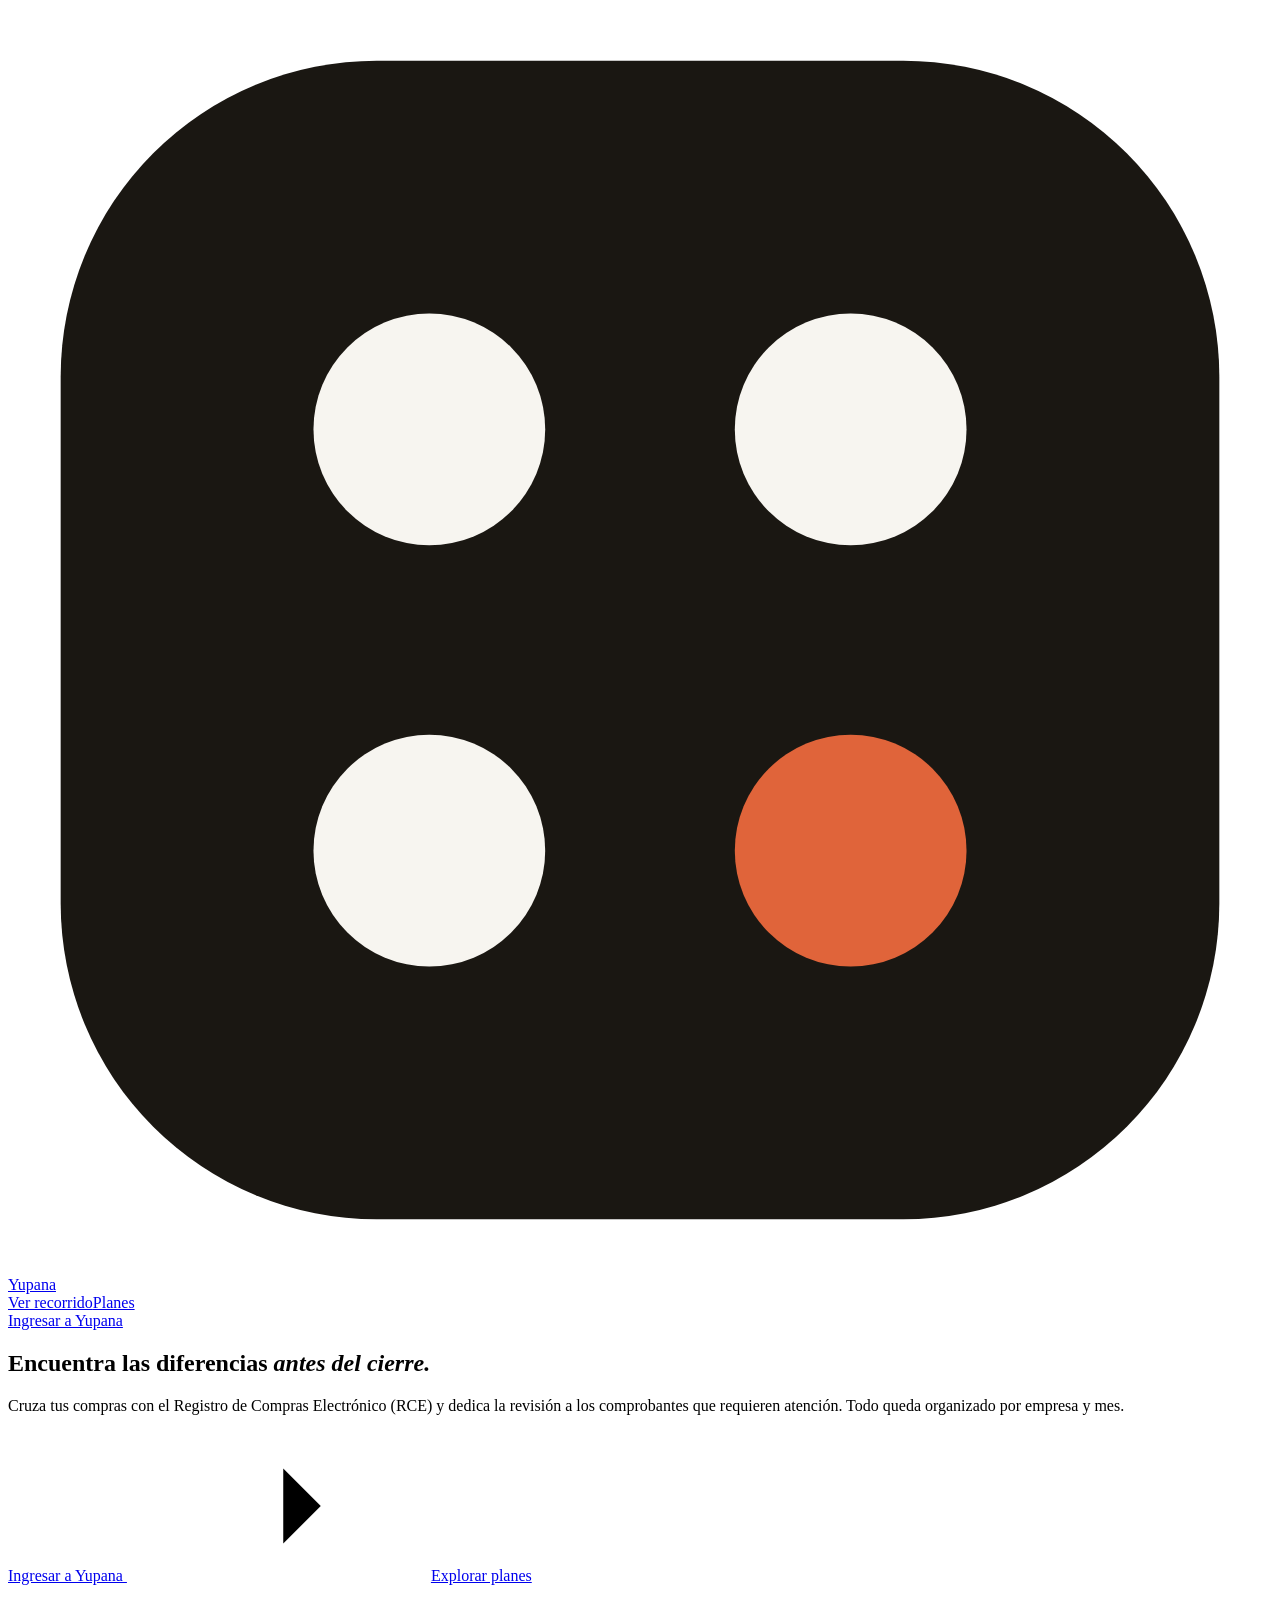
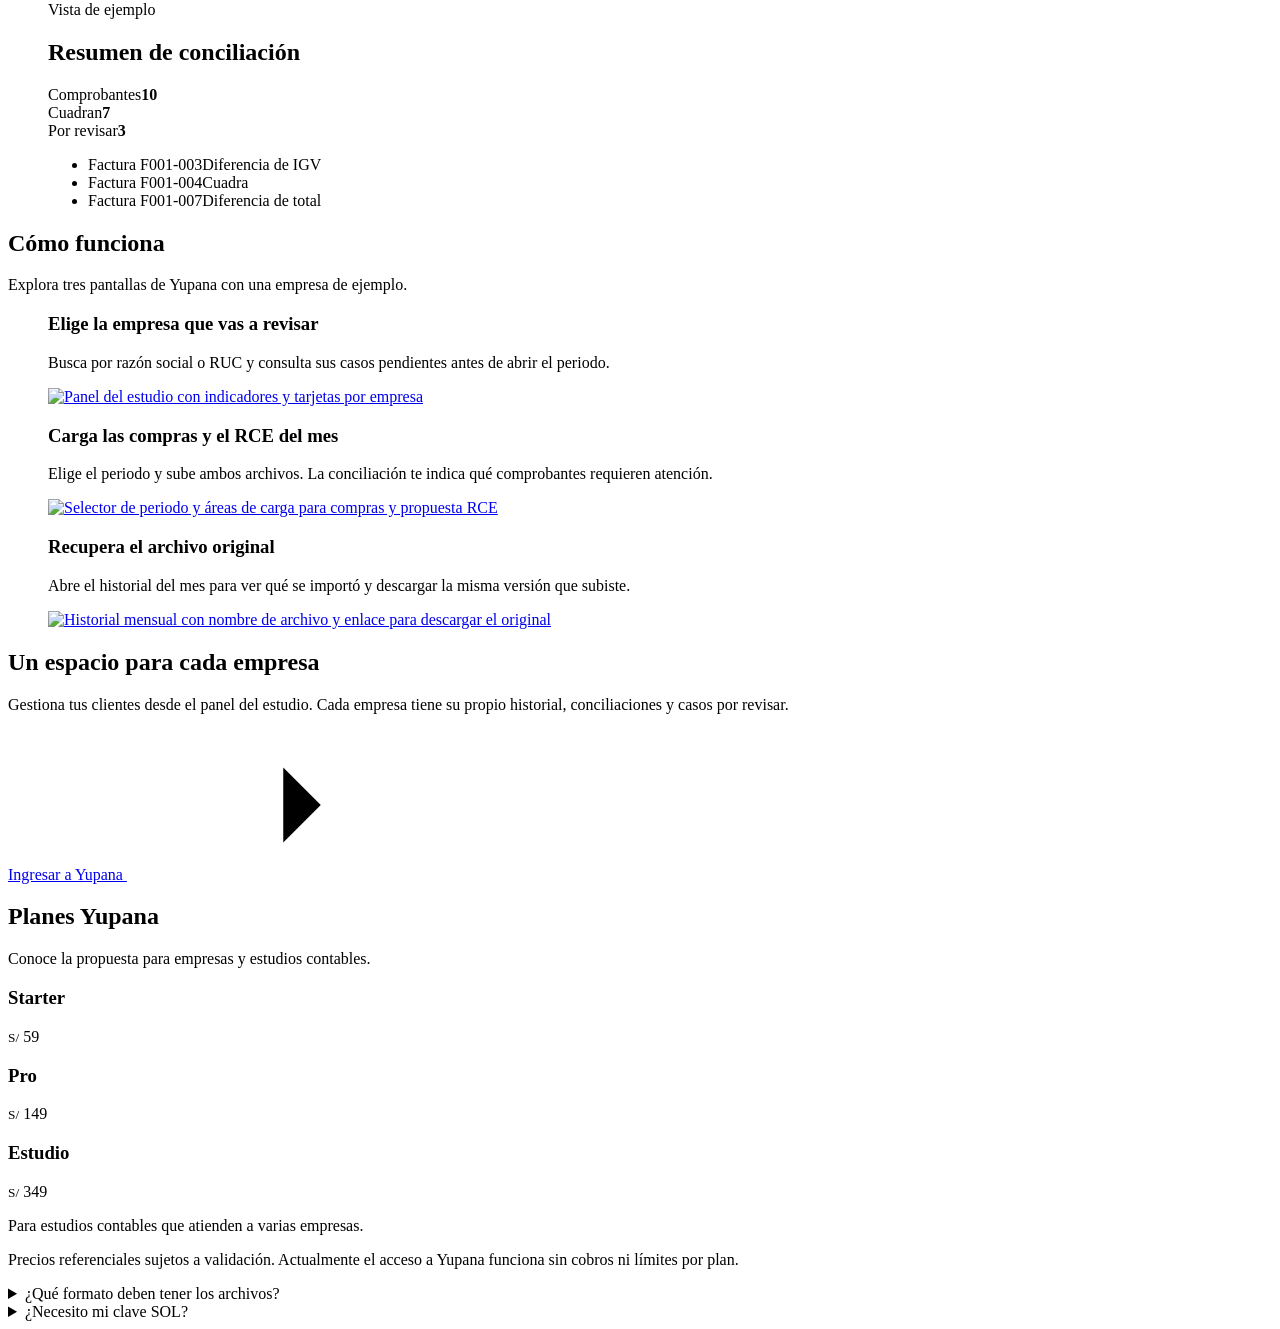
==== commit 3684ef70: "Mostrar el recorrido de Yupana con capturas ampliables" ====
--- a/src/main/resources/static/index.html
+++ b/src/main/resources/static/index.html
@@ -8,7 +8,7 @@
 <title>Yupana · Cuadra tus compras con el RCE</title>
 <link rel="preconnect" href="https://fonts.googleapis.com">
 <link href="https://fonts.googleapis.com/css2?family=IBM+Plex+Mono:wght@400;500;600&family=IBM+Plex+Sans:wght@400;500;600;700&display=swap" rel="stylesheet">
-<link rel="stylesheet" href="/css/yupana-e1.css">
+<link rel="stylesheet" href="/css/yupana-e1.css?v=recorrido1">
 </head>
 <body class="yp-app yp-public yp-marketing">
 <svg width="0" height="0" style="position:absolute" aria-hidden="true" focusable="false"><defs>
@@ -20,7 +20,7 @@
 <div class="e1">
   <header class="e1-bar">
     <a class="e1-logo" href="/"><svg viewBox="0 0 24 24" aria-hidden="true"><rect x="1" y="1" width="22" height="22" rx="6" fill="#1a1712"></rect><circle cx="8" cy="8" r="2.2" fill="#f7f5f0"></circle><circle cx="16" cy="8" r="2.2" fill="#f7f5f0"></circle><circle cx="8" cy="16" r="2.2" fill="#f7f5f0"></circle><circle cx="16" cy="16" r="2.2" fill="#e0643a"></circle></svg>Yupana</a>
-    <nav class="yp-commercial-nav" aria-label="Navegación principal"><a href="#como">Cómo funciona</a><a href="#planes">Planes</a></nav>
+    <nav class="yp-commercial-nav" aria-label="Navegación principal"><a href="#recorrido">Ver recorrido</a><a href="#planes">Planes</a></nav>
     <a class="e1-btn chico-bar sec" href="/login.html" data-cta="barra">Ingresar a Yupana</a>
   </header>
 
@@ -53,11 +53,20 @@
 
     <section class="yp-public-section" id="como" aria-labelledby="yp-como">
       <h2 id="yp-como">Cómo funciona</h2>
-      <ol class="yp-steps">
-        <li><h3>Sube tus archivos</h3><p>Elige la empresa y el periodo. Usa las plantillas CSV o Excel para cargar compras y RCE.</p></li>
-        <li><h3>Revisa las diferencias</h3><p>Compara importes por comprobante y registra una observación o confirmación en cada caso.</p></li>
-        <li><h3>Consulta el historial</h3><p>Vuelve a cualquier mes para revisar las cargas y descargar los archivos originales.</p></li>
-      </ol>
+      <div class="yp-tour" id="recorrido" role="region" aria-label="Recorrido de Yupana">
+        <p class="yp-tour-intro">Explora tres pantallas de Yupana con una empresa de ejemplo.</p>
+        <div class="yp-tour-controls" aria-label="Elegir pantalla" hidden>
+          <button type="button" aria-controls="tour-empresas" aria-pressed="true">Empresas</button>
+          <button type="button" aria-controls="tour-cargas" aria-pressed="false">Cargas</button>
+          <button type="button" aria-controls="tour-historial" aria-pressed="false">Historial</button>
+        </div>
+        <figure id="tour-empresas"><figcaption><h3>Elige la empresa que vas a revisar</h3><p>Busca por razón social o RUC y consulta sus casos pendientes antes de abrir el periodo.</p></figcaption>
+          <a href="/recorrido/empresas.jpg" aria-label="Ampliar captura del panel de empresas"><img loading="lazy" src="/recorrido/empresas.jpg" alt="Panel del estudio con indicadores y tarjetas por empresa"></a></figure>
+        <figure id="tour-cargas"><figcaption><h3>Carga las compras y el RCE del mes</h3><p>Elige el periodo y sube ambos archivos. La conciliación te indica qué comprobantes requieren atención.</p></figcaption>
+          <a href="/recorrido/cargas.jpg" aria-label="Ampliar captura de la carga mensual"><img loading="lazy" src="/recorrido/cargas.jpg" alt="Selector de periodo y áreas de carga para compras y propuesta RCE"></a></figure>
+        <figure id="tour-historial"><figcaption><h3>Recupera el archivo original</h3><p>Abre el historial del mes para ver qué se importó y descargar la misma versión que subiste.</p></figcaption>
+          <a href="/recorrido/historial.jpg" aria-label="Ampliar captura del historial"><img loading="lazy" src="/recorrido/historial.jpg" alt="Historial mensual con nombre de archivo y enlace para descargar el original"></a></figure>
+      </div>
     </section>
 
     <section class="yp-public-section yp-workspace" aria-labelledby="yp-workspace-title">
@@ -86,6 +95,6 @@
   </main>
 </div>
 
-<script src="/js/landing.js"></script>
+<script src="/js/landing.js?v=recorrido1"></script>
 </body>
 </html>
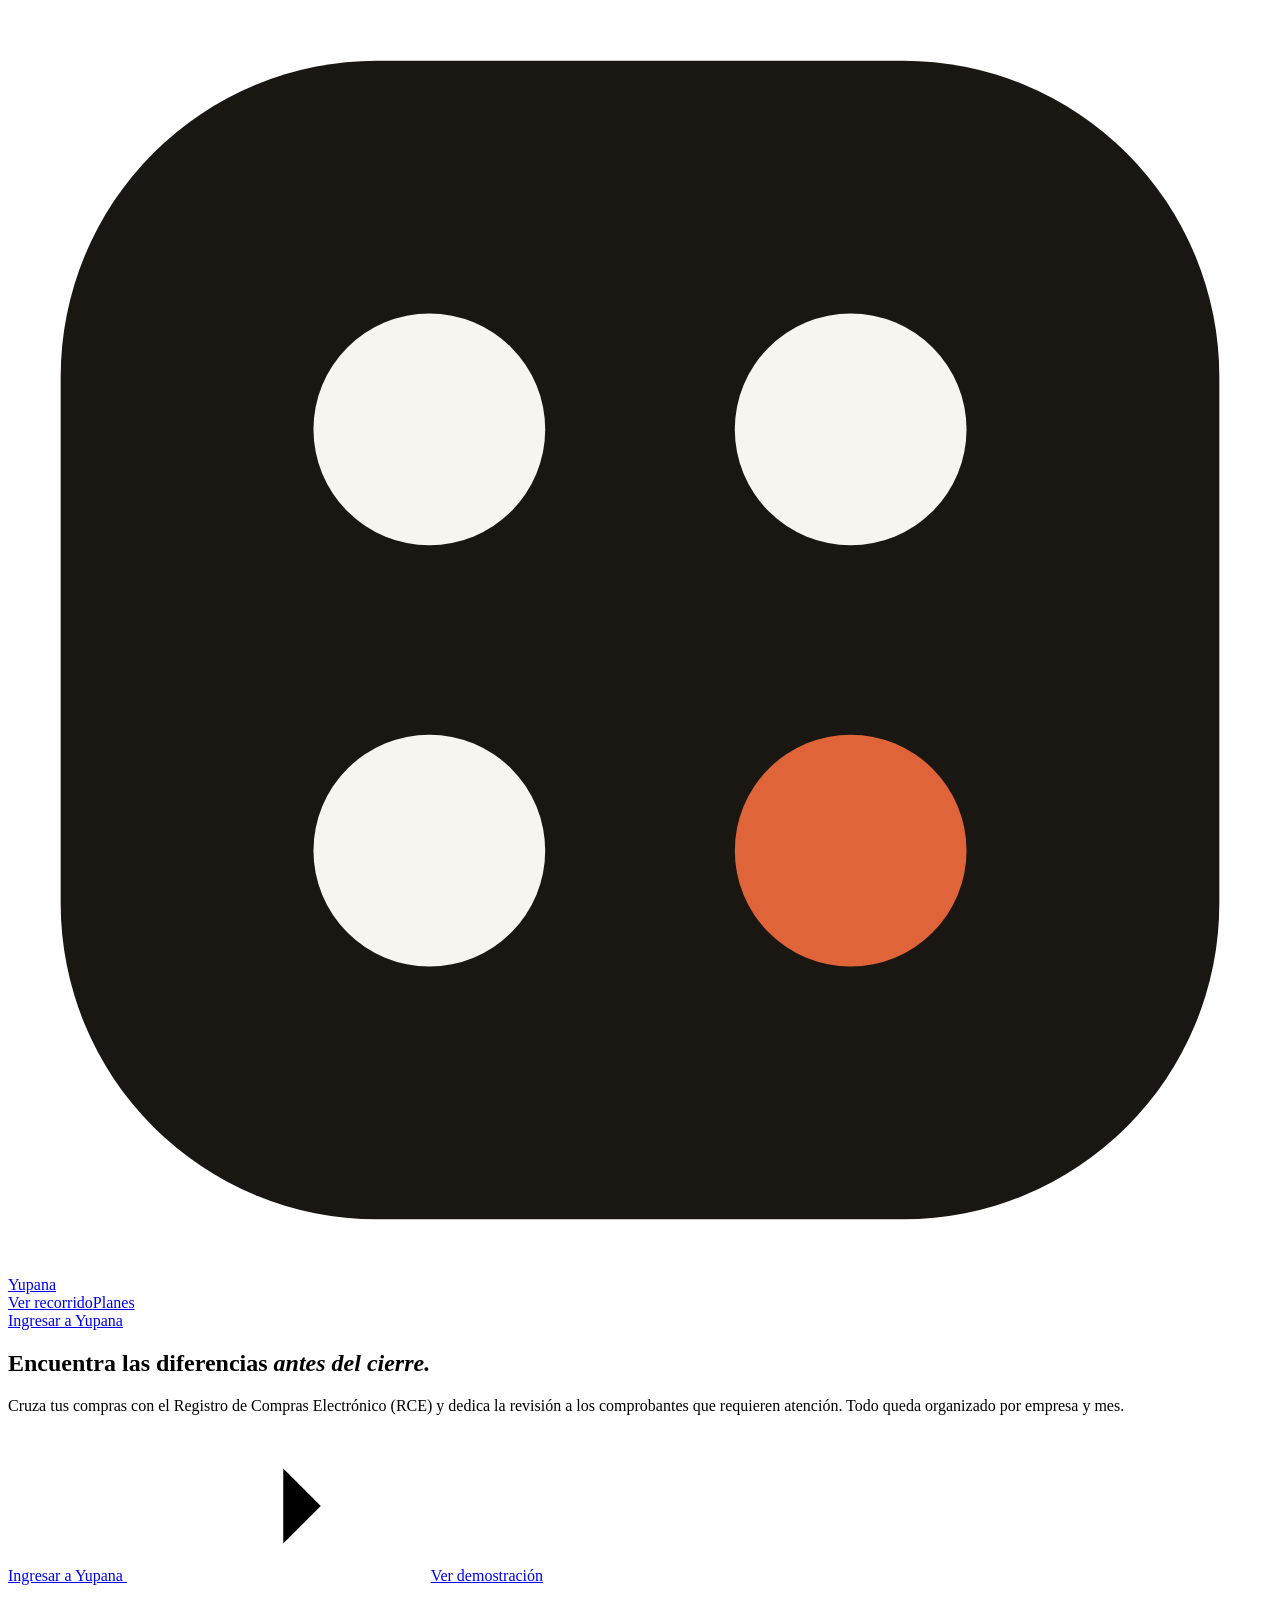
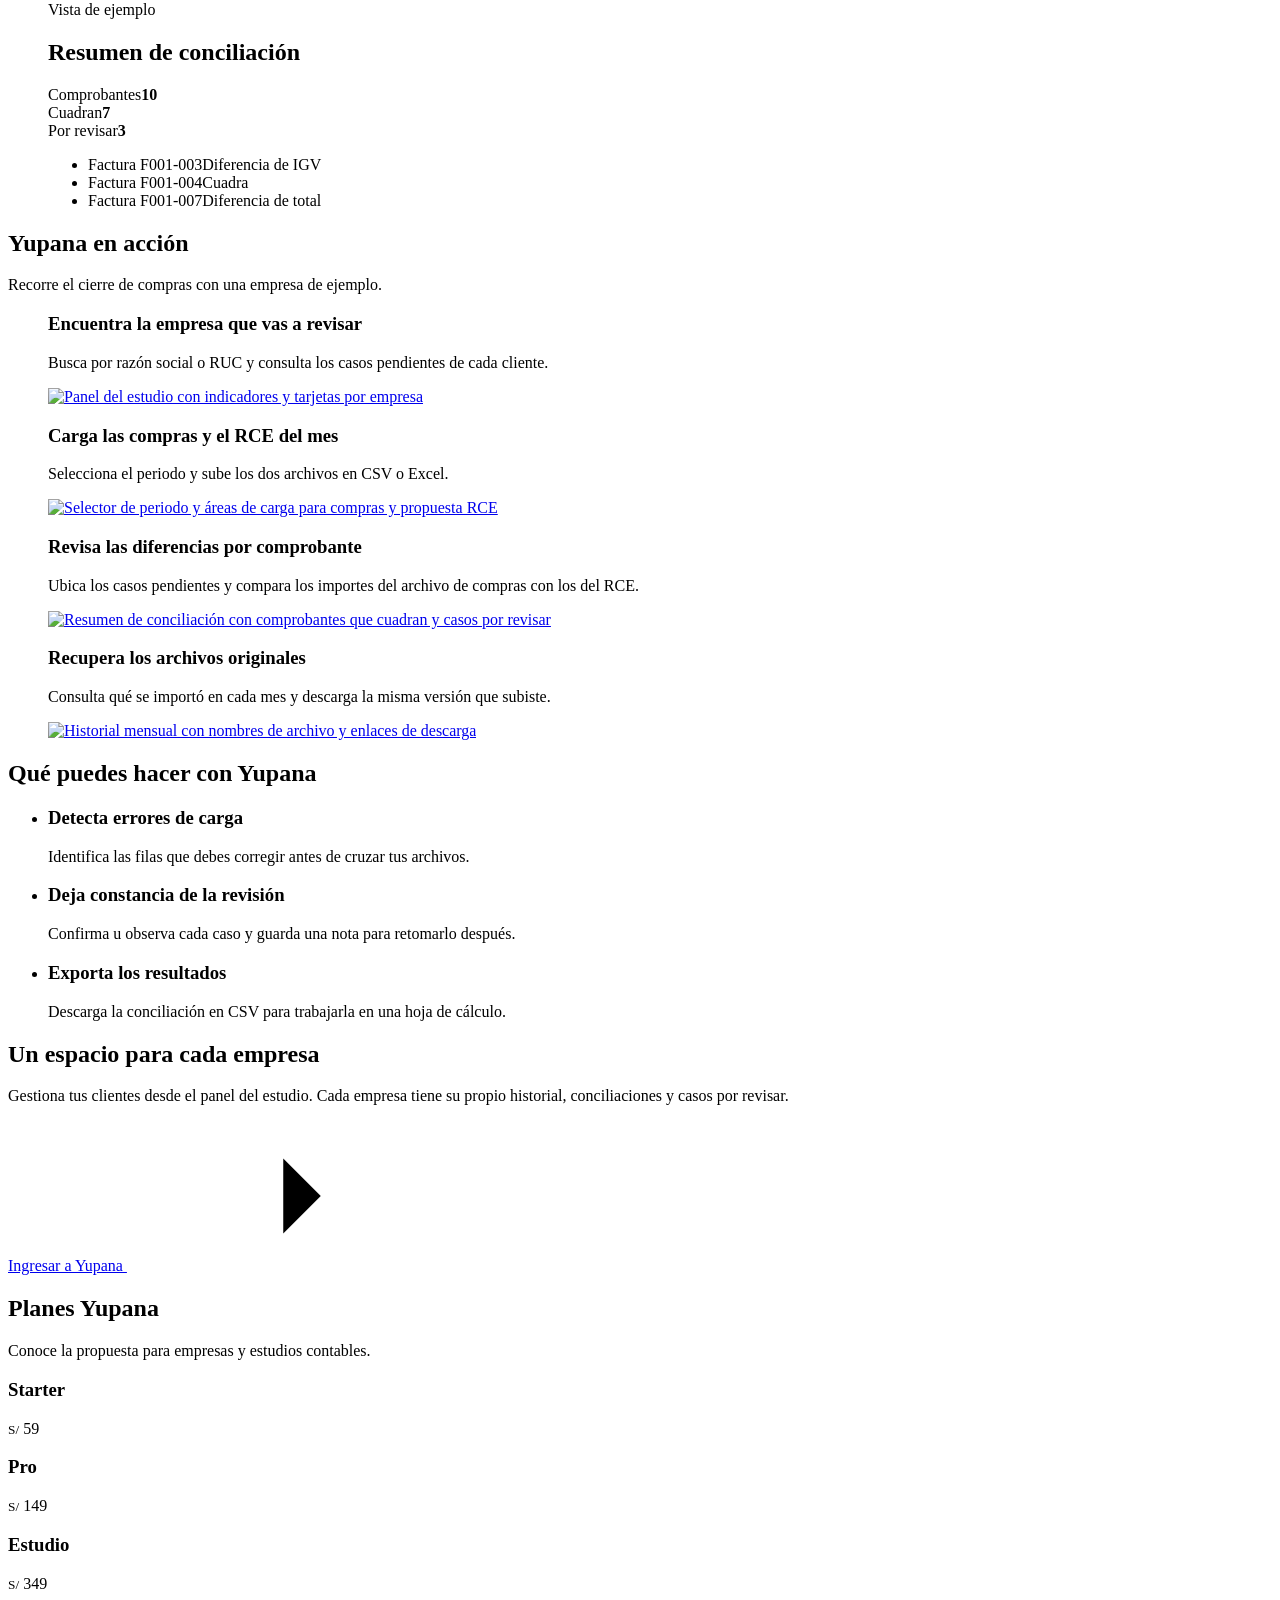
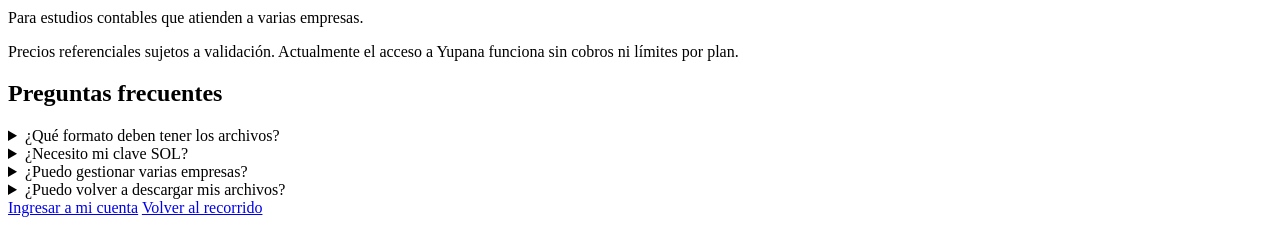
==== commit 90019311: "Mejorar demostracion comercial con carrusel automatico" ====
--- a/src/main/resources/static/index.html
+++ b/src/main/resources/static/index.html
@@ -8,7 +8,7 @@
 <title>Yupana · Cuadra tus compras con el RCE</title>
 <link rel="preconnect" href="https://fonts.googleapis.com">
 <link href="https://fonts.googleapis.com/css2?family=IBM+Plex+Mono:wght@400;500;600&family=IBM+Plex+Sans:wght@400;500;600;700&display=swap" rel="stylesheet">
-<link rel="stylesheet" href="/css/yupana-e1.css?v=recorrido1">
+<link rel="stylesheet" href="/css/yupana-e1.css?v=recorrido2">
 </head>
 <body class="yp-app yp-public yp-marketing">
 <svg width="0" height="0" style="position:absolute" aria-hidden="true" focusable="false"><defs>
@@ -31,7 +31,7 @@
         <p>Cruza tus compras con el Registro de Compras Electrónico (RCE) y dedica la revisión a los comprobantes que requieren atención. Todo queda organizado por empresa y mes.</p>
         <div class="yp-public-actions">
           <a class="e1-btn t" href="/login.html" data-cta="hero">Ingresar a Yupana <svg class="ic" aria-hidden="true"><use href="#e-arrow"></use></svg></a>
-          <a class="e1-btn sec" href="#planes">Explorar planes</a>
+          <a class="e1-btn sec" href="#recorrido">Ver demostración</a>
         </div>
       </div>
       <figure class="yp-preview">
@@ -52,21 +52,50 @@
     </section>
 
     <section class="yp-public-section" id="como" aria-labelledby="yp-como">
-      <h2 id="yp-como">Cómo funciona</h2>
-      <div class="yp-tour" id="recorrido" role="region" aria-label="Recorrido de Yupana">
-        <p class="yp-tour-intro">Explora tres pantallas de Yupana con una empresa de ejemplo.</p>
-        <div class="yp-tour-controls" aria-label="Elegir pantalla" hidden>
-          <button type="button" aria-controls="tour-empresas" aria-pressed="true">Empresas</button>
-          <button type="button" aria-controls="tour-cargas" aria-pressed="false">Cargas</button>
-          <button type="button" aria-controls="tour-historial" aria-pressed="false">Historial</button>
+      <h2 id="yp-como">Yupana en acción</h2>
+      <div class="yp-tour" id="recorrido" role="region" aria-label="Demostración de Yupana">
+        <p class="yp-tour-intro">Recorre el cierre de compras con una empresa de ejemplo.</p>
+        <div class="yp-tour-controls" hidden>
+          <button type="button" class="yp-tour-toggle">Pausar</button>
+          <div class="yp-tour-steps" role="group" aria-label="Elegir pantalla">
+            <button type="button" aria-controls="tour-empresas" aria-pressed="true">Empresas</button>
+            <button type="button" aria-controls="tour-cargas" aria-pressed="false">Carga mensual</button>
+            <button type="button" aria-controls="tour-resultados" aria-pressed="false">Diferencias</button>
+            <button type="button" aria-controls="tour-historial" aria-pressed="false">Historial</button>
+          </div>
+          <div class="yp-tour-arrows" role="group" aria-label="Cambiar pantalla">
+            <button type="button" data-tour-step="-1" aria-label="Pantalla anterior">←</button>
+            <button type="button" data-tour-step="1" aria-label="Pantalla siguiente">→</button>
+          </div>
         </div>
-        <figure id="tour-empresas"><figcaption><h3>Elige la empresa que vas a revisar</h3><p>Busca por razón social o RUC y consulta sus casos pendientes antes de abrir el periodo.</p></figcaption>
-          <a href="/recorrido/empresas.jpg" aria-label="Ampliar captura del panel de empresas"><img loading="lazy" src="/recorrido/empresas.jpg" alt="Panel del estudio con indicadores y tarjetas por empresa"></a></figure>
-        <figure id="tour-cargas"><figcaption><h3>Carga las compras y el RCE del mes</h3><p>Elige el periodo y sube ambos archivos. La conciliación te indica qué comprobantes requieren atención.</p></figcaption>
-          <a href="/recorrido/cargas.jpg" aria-label="Ampliar captura de la carga mensual"><img loading="lazy" src="/recorrido/cargas.jpg" alt="Selector de periodo y áreas de carga para compras y propuesta RCE"></a></figure>
-        <figure id="tour-historial"><figcaption><h3>Recupera el archivo original</h3><p>Abre el historial del mes para ver qué se importó y descargar la misma versión que subiste.</p></figcaption>
-          <a href="/recorrido/historial.jpg" aria-label="Ampliar captura del historial"><img loading="lazy" src="/recorrido/historial.jpg" alt="Historial mensual con nombre de archivo y enlace para descargar el original"></a></figure>
+        <div class="yp-tour-slides">
+          <figure id="tour-empresas">
+            <figcaption><h3>Encuentra la empresa que vas a revisar</h3><p>Busca por razón social o RUC y consulta los casos pendientes de cada cliente.</p></figcaption>
+            <a href="/recorrido/empresas.webp" aria-label="Ampliar captura del panel de empresas"><img loading="lazy" src="/recorrido/empresas.webp" alt="Panel del estudio con indicadores y tarjetas por empresa"></a>
+          </figure>
+          <figure id="tour-cargas">
+            <figcaption><h3>Carga las compras y el RCE del mes</h3><p>Selecciona el periodo y sube los dos archivos en CSV o Excel.</p></figcaption>
+            <a href="/recorrido/cargas.webp" aria-label="Ampliar captura de la carga mensual"><img loading="lazy" src="/recorrido/cargas.webp" alt="Selector de periodo y áreas de carga para compras y propuesta RCE"></a>
+          </figure>
+          <figure id="tour-resultados">
+            <figcaption><h3>Revisa las diferencias por comprobante</h3><p>Ubica los casos pendientes y compara los importes del archivo de compras con los del RCE.</p></figcaption>
+            <a href="/recorrido/resultados.webp" aria-label="Ampliar captura de los resultados"><img loading="lazy" src="/recorrido/resultados.webp" alt="Resumen de conciliación con comprobantes que cuadran y casos por revisar"></a>
+          </figure>
+          <figure id="tour-historial">
+            <figcaption><h3>Recupera los archivos originales</h3><p>Consulta qué se importó en cada mes y descarga la misma versión que subiste.</p></figcaption>
+            <a href="/recorrido/historial.webp" aria-label="Ampliar captura del historial"><img loading="lazy" src="/recorrido/historial.webp" alt="Historial mensual con nombres de archivo y enlaces de descarga"></a>
+          </figure>
+        </div>
       </div>
+    </section>
+
+    <section class="yp-public-section" aria-labelledby="yp-beneficios">
+      <h2 id="yp-beneficios">Qué puedes hacer con Yupana</h2>
+      <ul class="yp-steps yp-benefits">
+        <li><h3>Detecta errores de carga</h3><p>Identifica las filas que debes corregir antes de cruzar tus archivos.</p></li>
+        <li><h3>Deja constancia de la revisión</h3><p>Confirma u observa cada caso y guarda una nota para retomarlo después.</p></li>
+        <li><h3>Exporta los resultados</h3><p>Descarga la conciliación en CSV para trabajarla en una hoja de cálculo.</p></li>
+      </ul>
     </section>
 
     <section class="yp-public-section yp-workspace" aria-labelledby="yp-workspace-title">
@@ -88,13 +117,20 @@
       <p class="yp-price-note">Precios referenciales sujetos a validación. Actualmente el acceso a Yupana funciona sin cobros ni límites por plan.</p>
     </section>
 
-    <section class="yp-public-section yp-faq" aria-label="Preguntas frecuentes">
+    <section class="yp-public-section yp-faq" aria-labelledby="yp-faq-title">
+      <h2 id="yp-faq-title">Preguntas frecuentes</h2>
       <details><summary>¿Qué formato deben tener los archivos?</summary><p>Las plantillas de Yupana incluyen las ocho columnas requeridas. Si tu exportación del RCE viene con otras columnas, adapta el archivo antes de subirlo. Se admiten importes desde cero.</p></details>
       <details><summary>¿Necesito mi clave SOL?</summary><p>Solo necesitas tu cuenta de Yupana. Descarga la propuesta RCE desde SUNAT y súbela al periodo correspondiente.</p></details>
+      <details><summary>¿Puedo gestionar varias empresas?</summary><p>Sí. El panel del estudio te permite abrir cada empresa por separado y consultar sus conciliaciones y archivos por periodo.</p></details>
+      <details><summary>¿Puedo volver a descargar mis archivos?</summary><p>Sí. El historial de importaciones muestra los archivos guardados por periodo y ofrece la descarga del original cuando está disponible.</p></details>
     </section>
+    <div class="yp-public-section yp-final-links">
+      <a class="e1-btn t" href="/login.html" data-cta="final">Ingresar a mi cuenta</a>
+      <a class="e1-btn sec" href="#recorrido">Volver al recorrido</a>
+    </div>
   </main>
 </div>
 
-<script src="/js/landing.js?v=recorrido1"></script>
+<script src="/js/landing.js?v=recorrido2"></script>
 </body>
 </html>
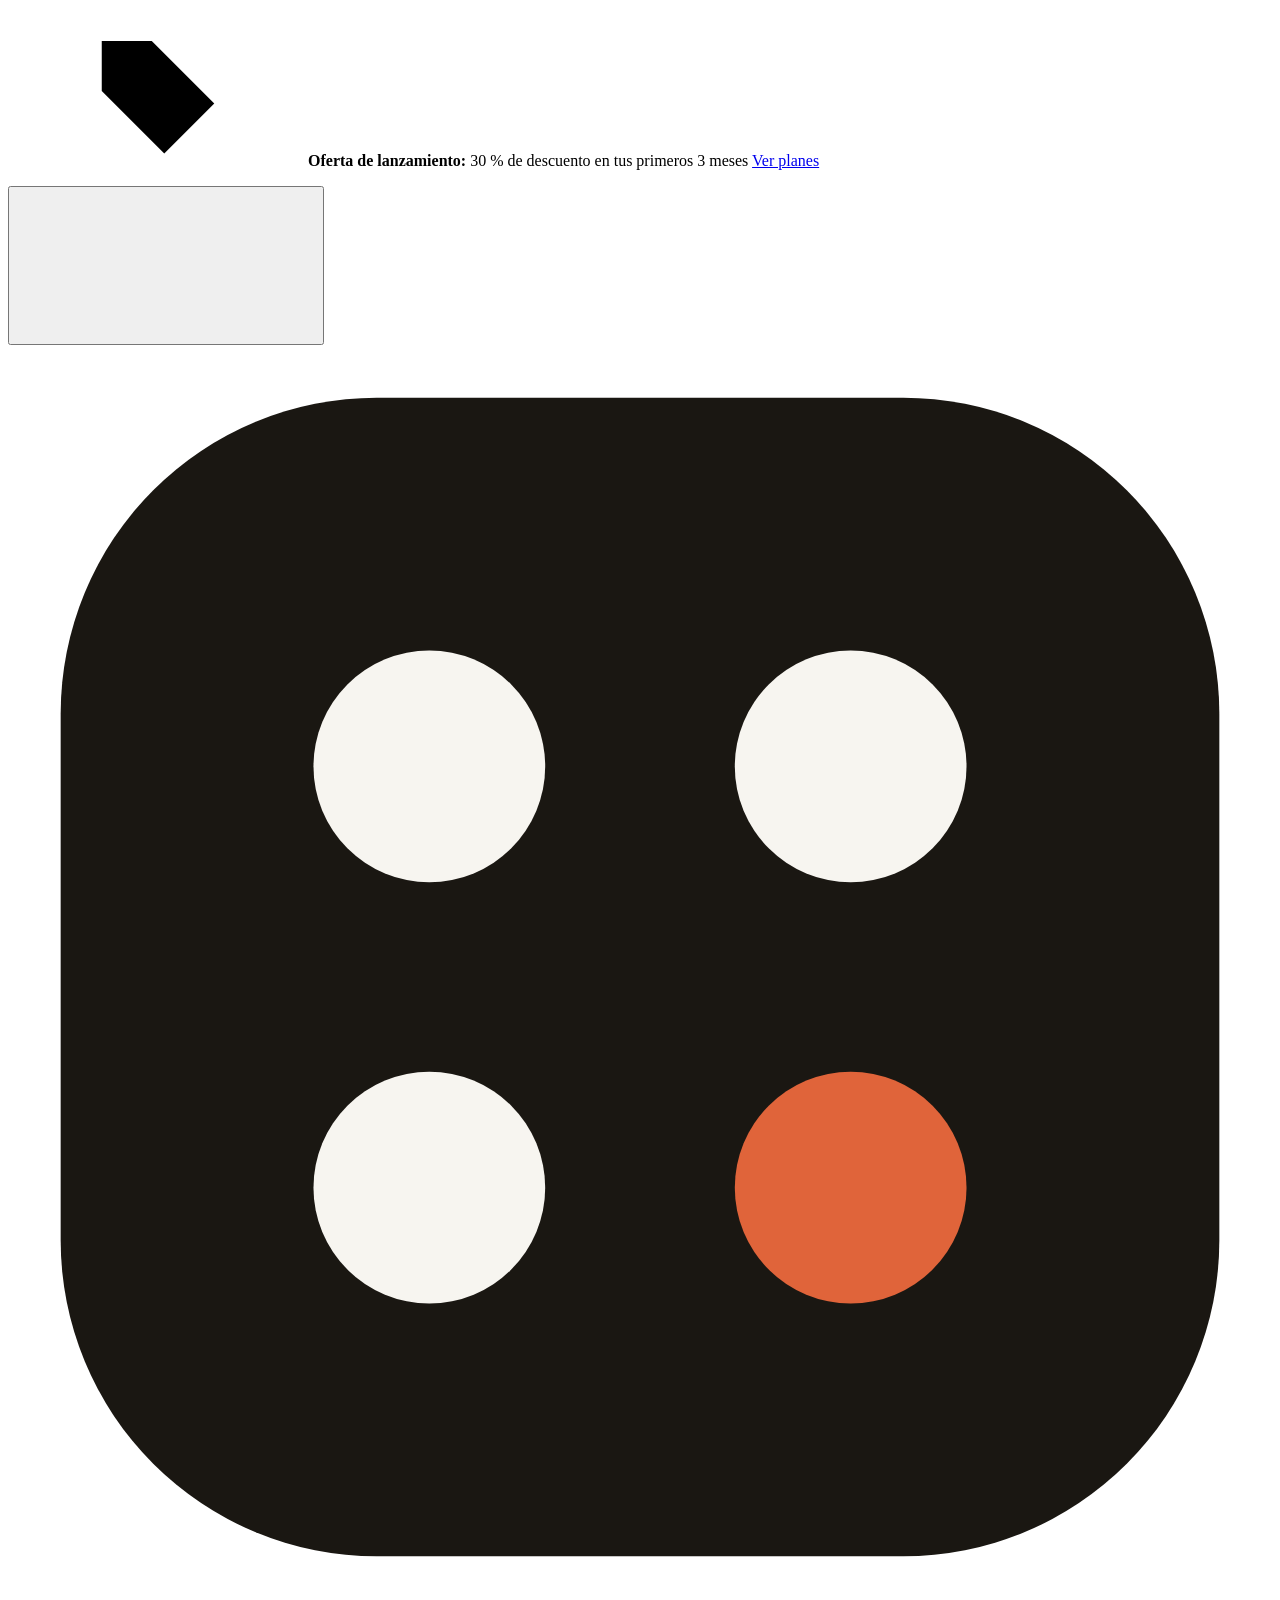
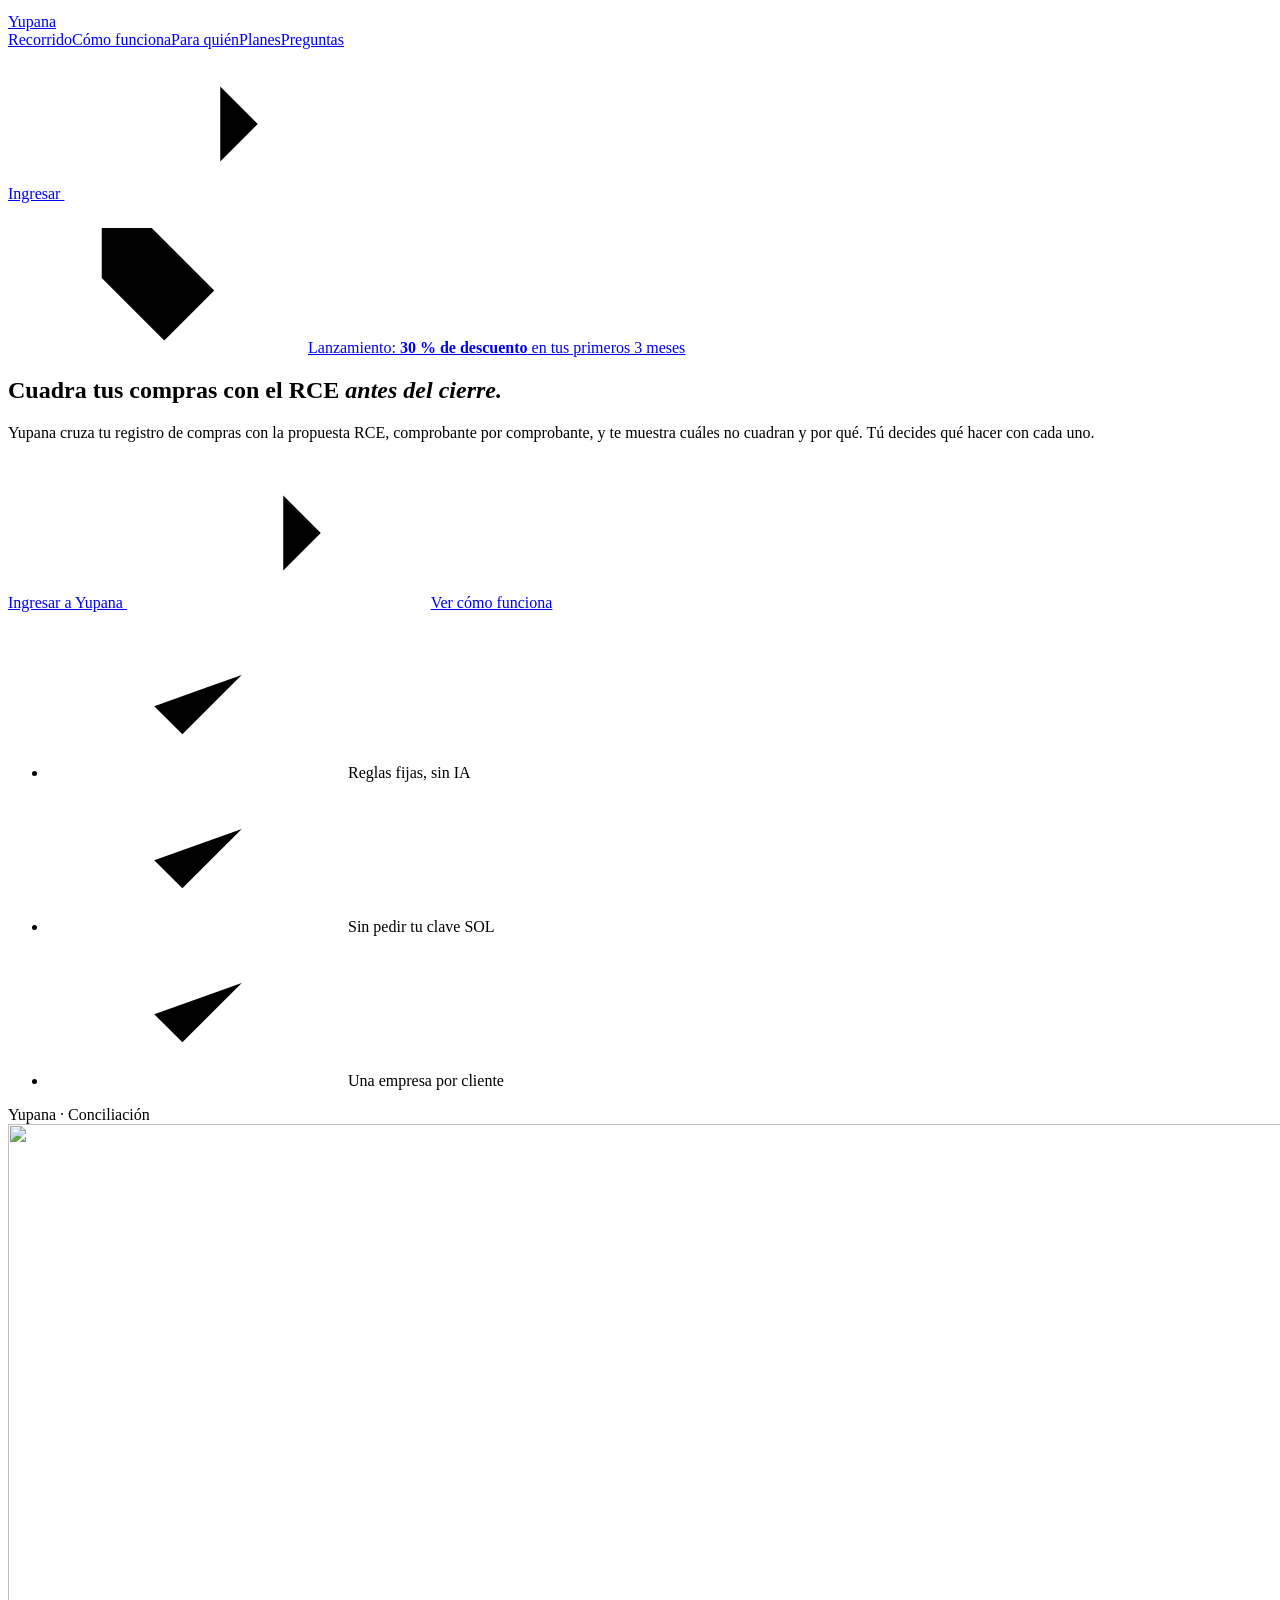
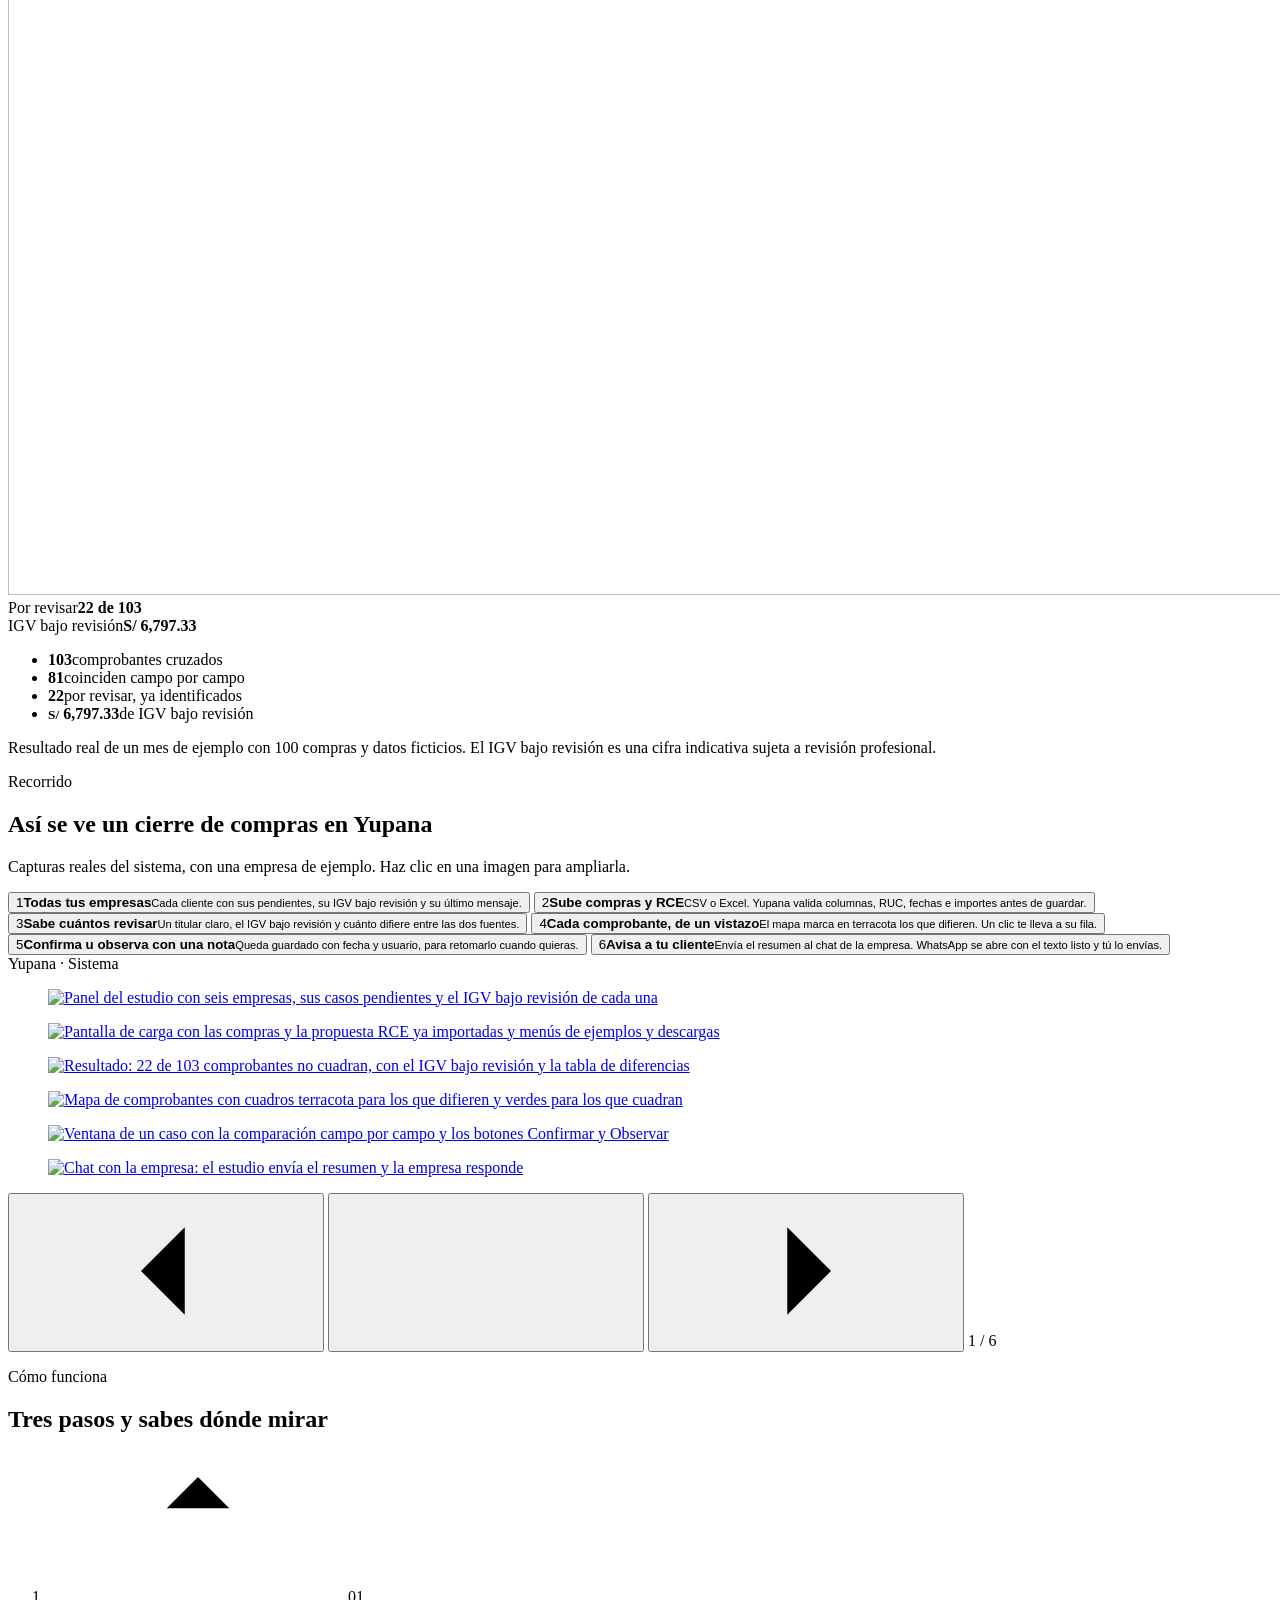
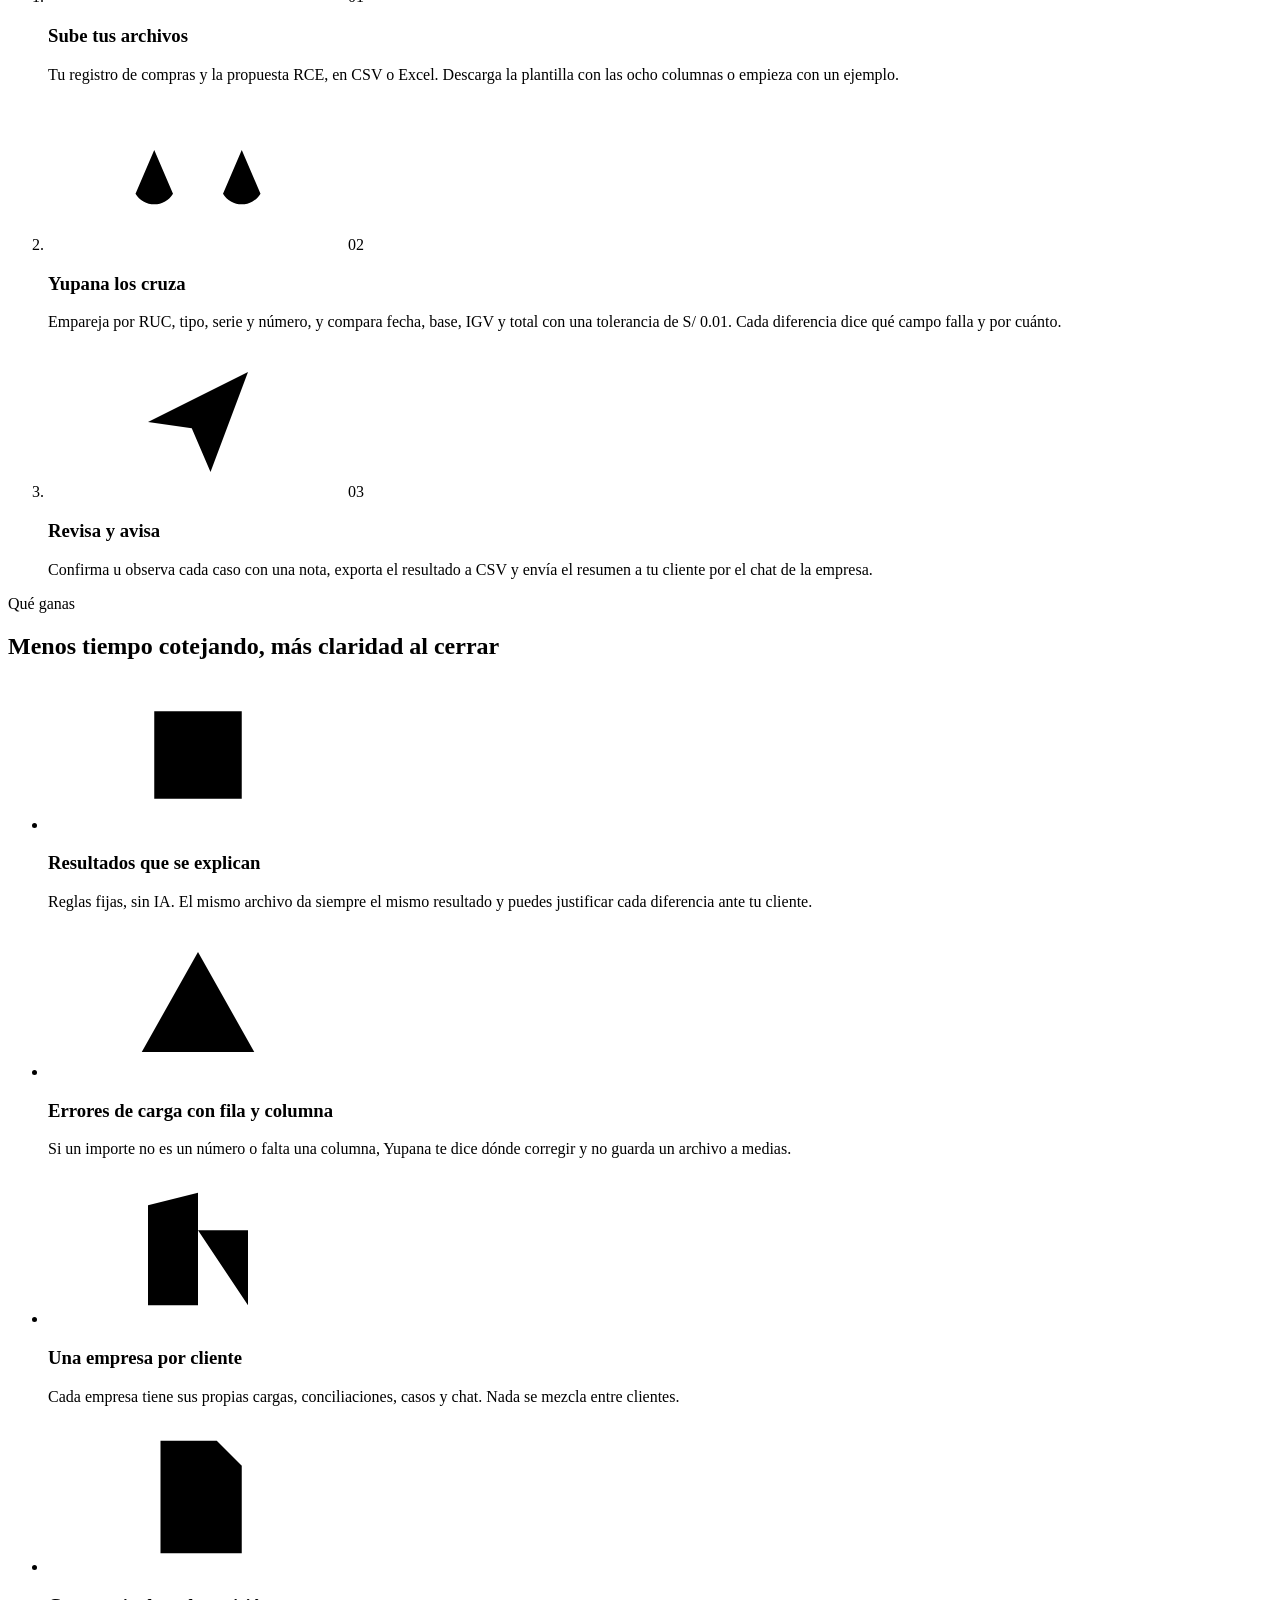
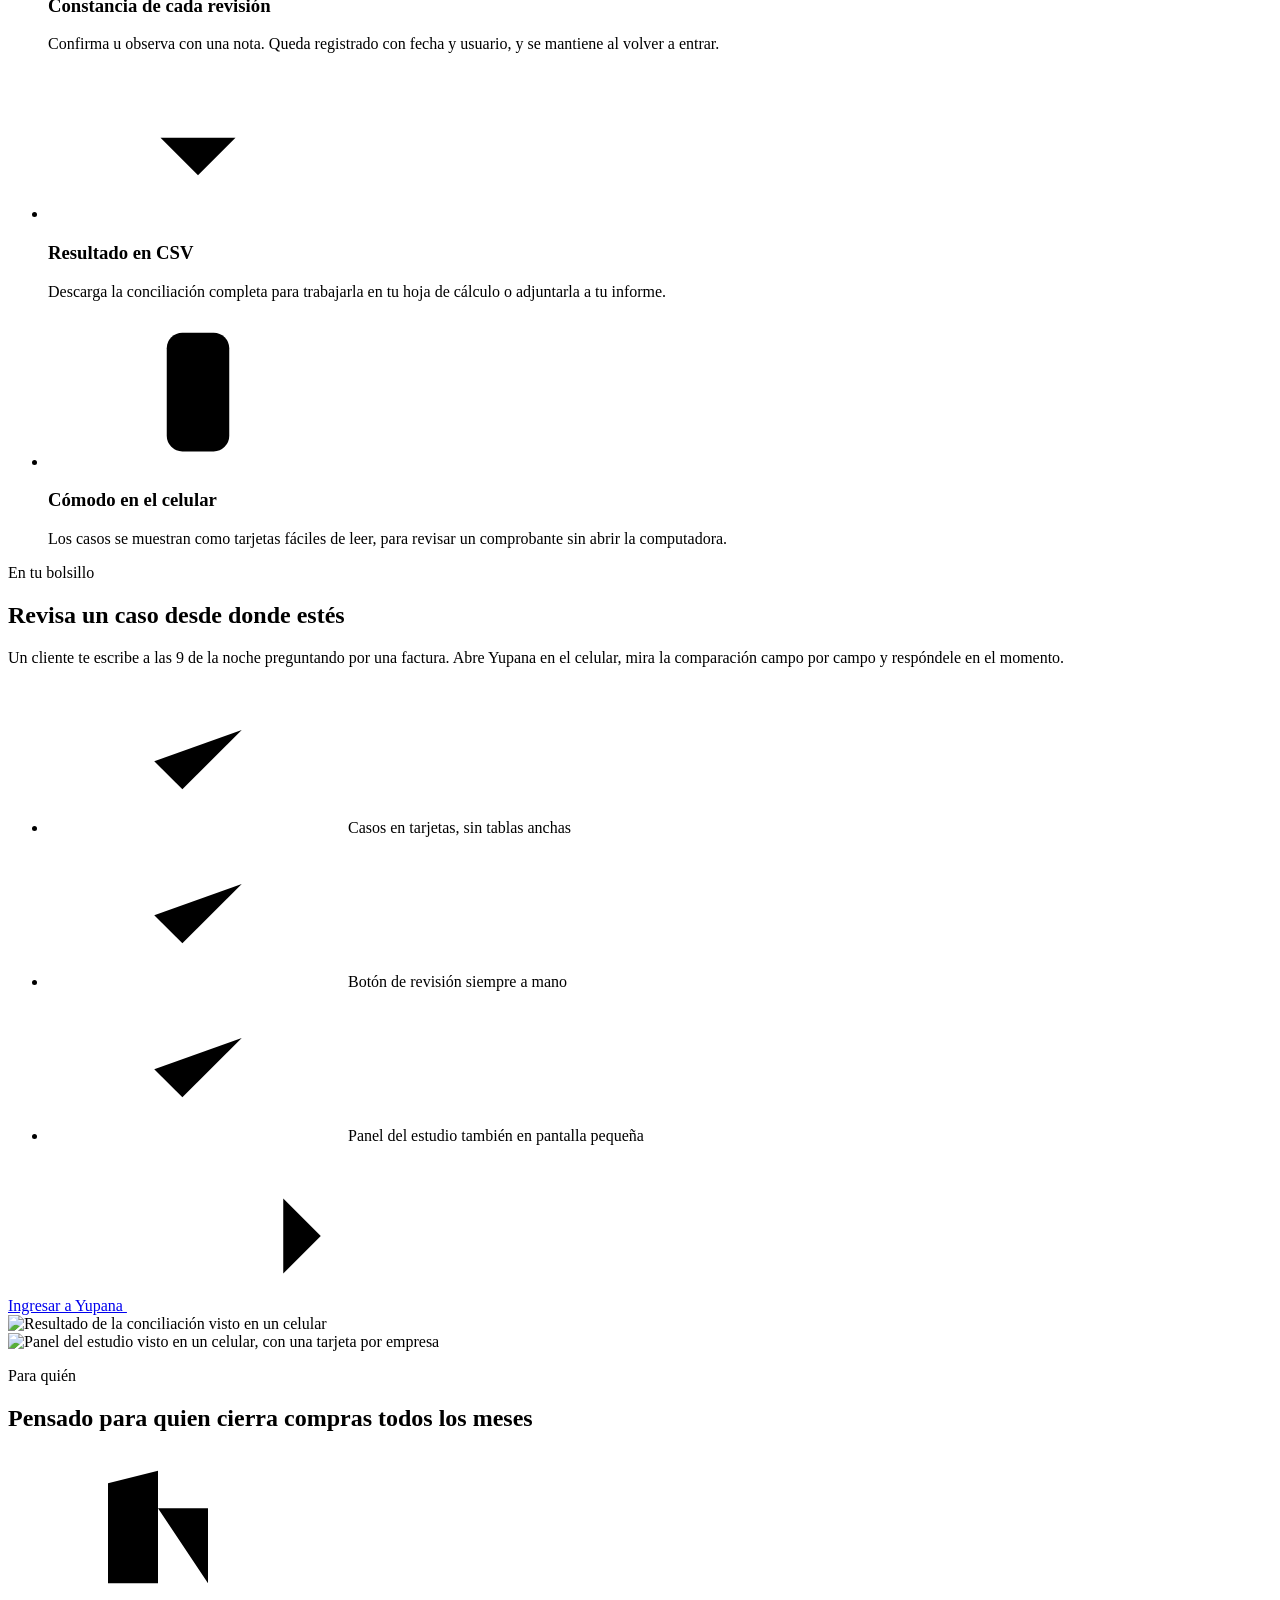
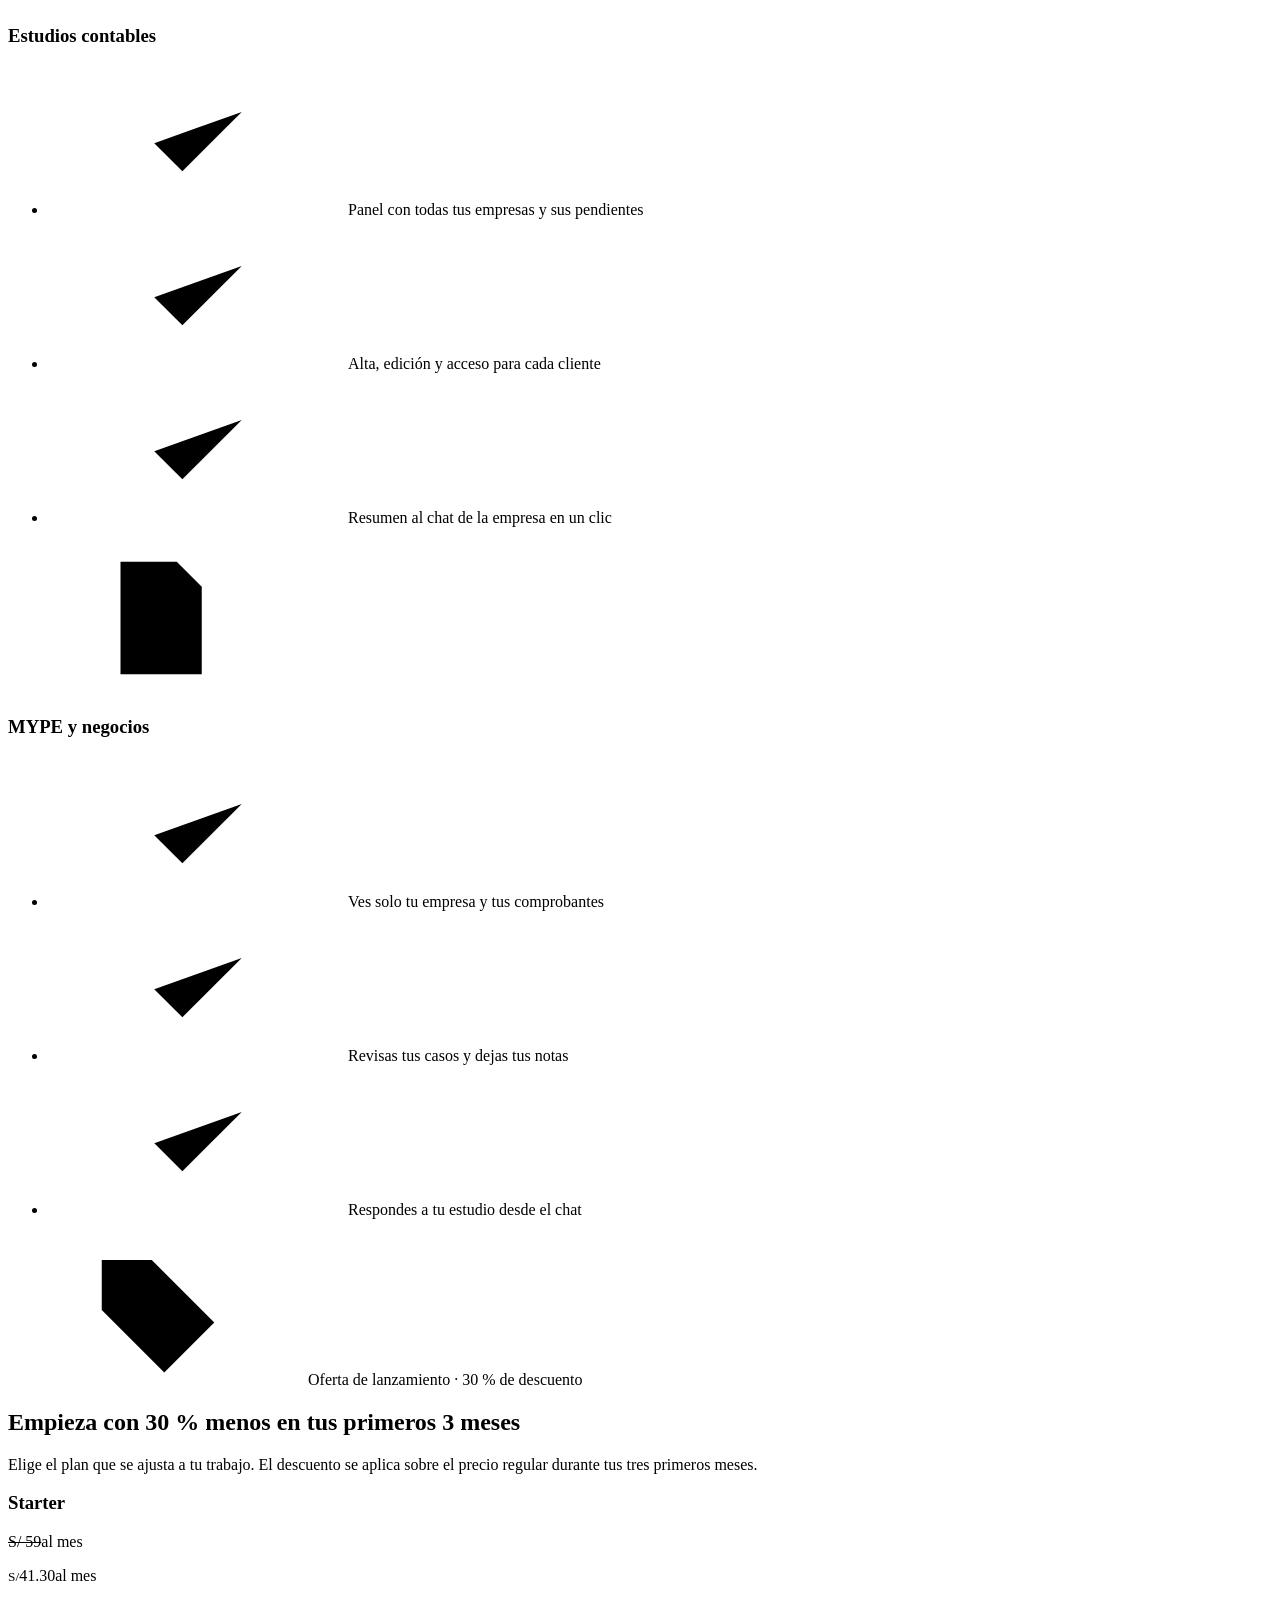
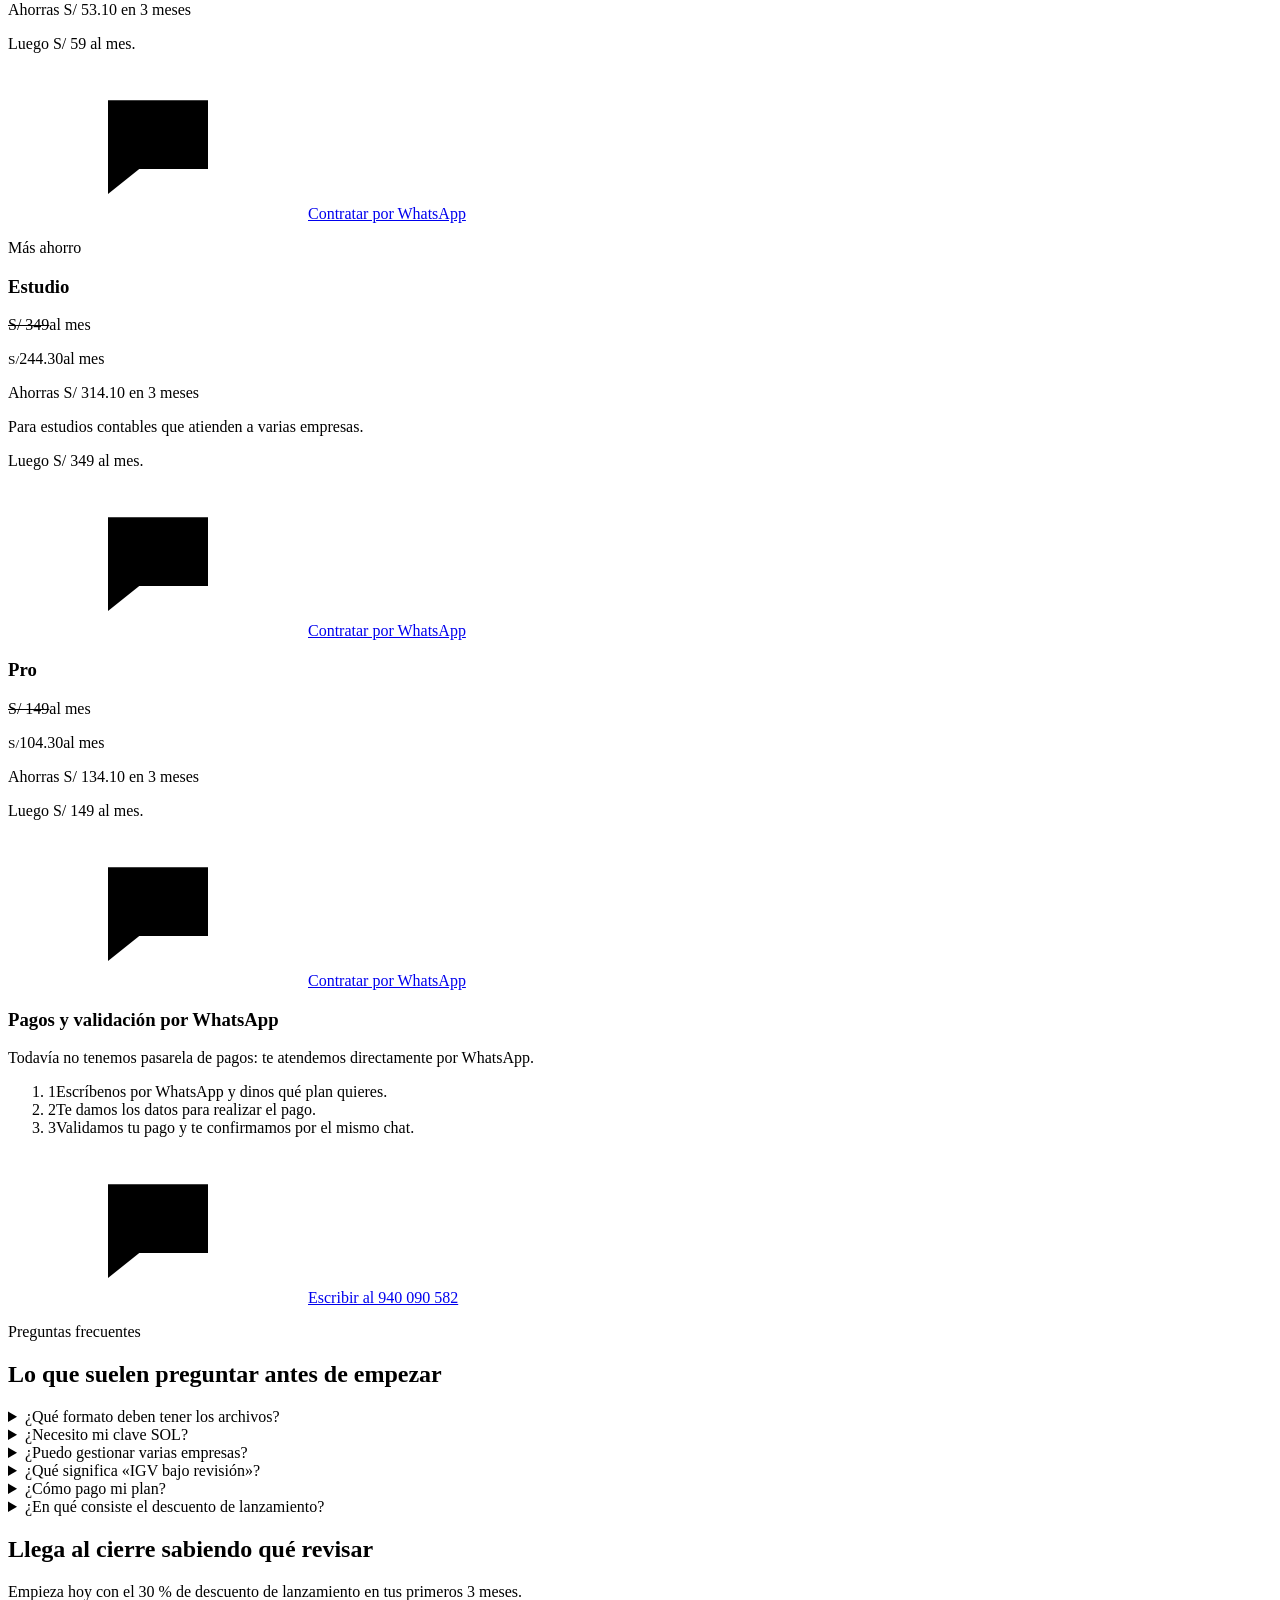
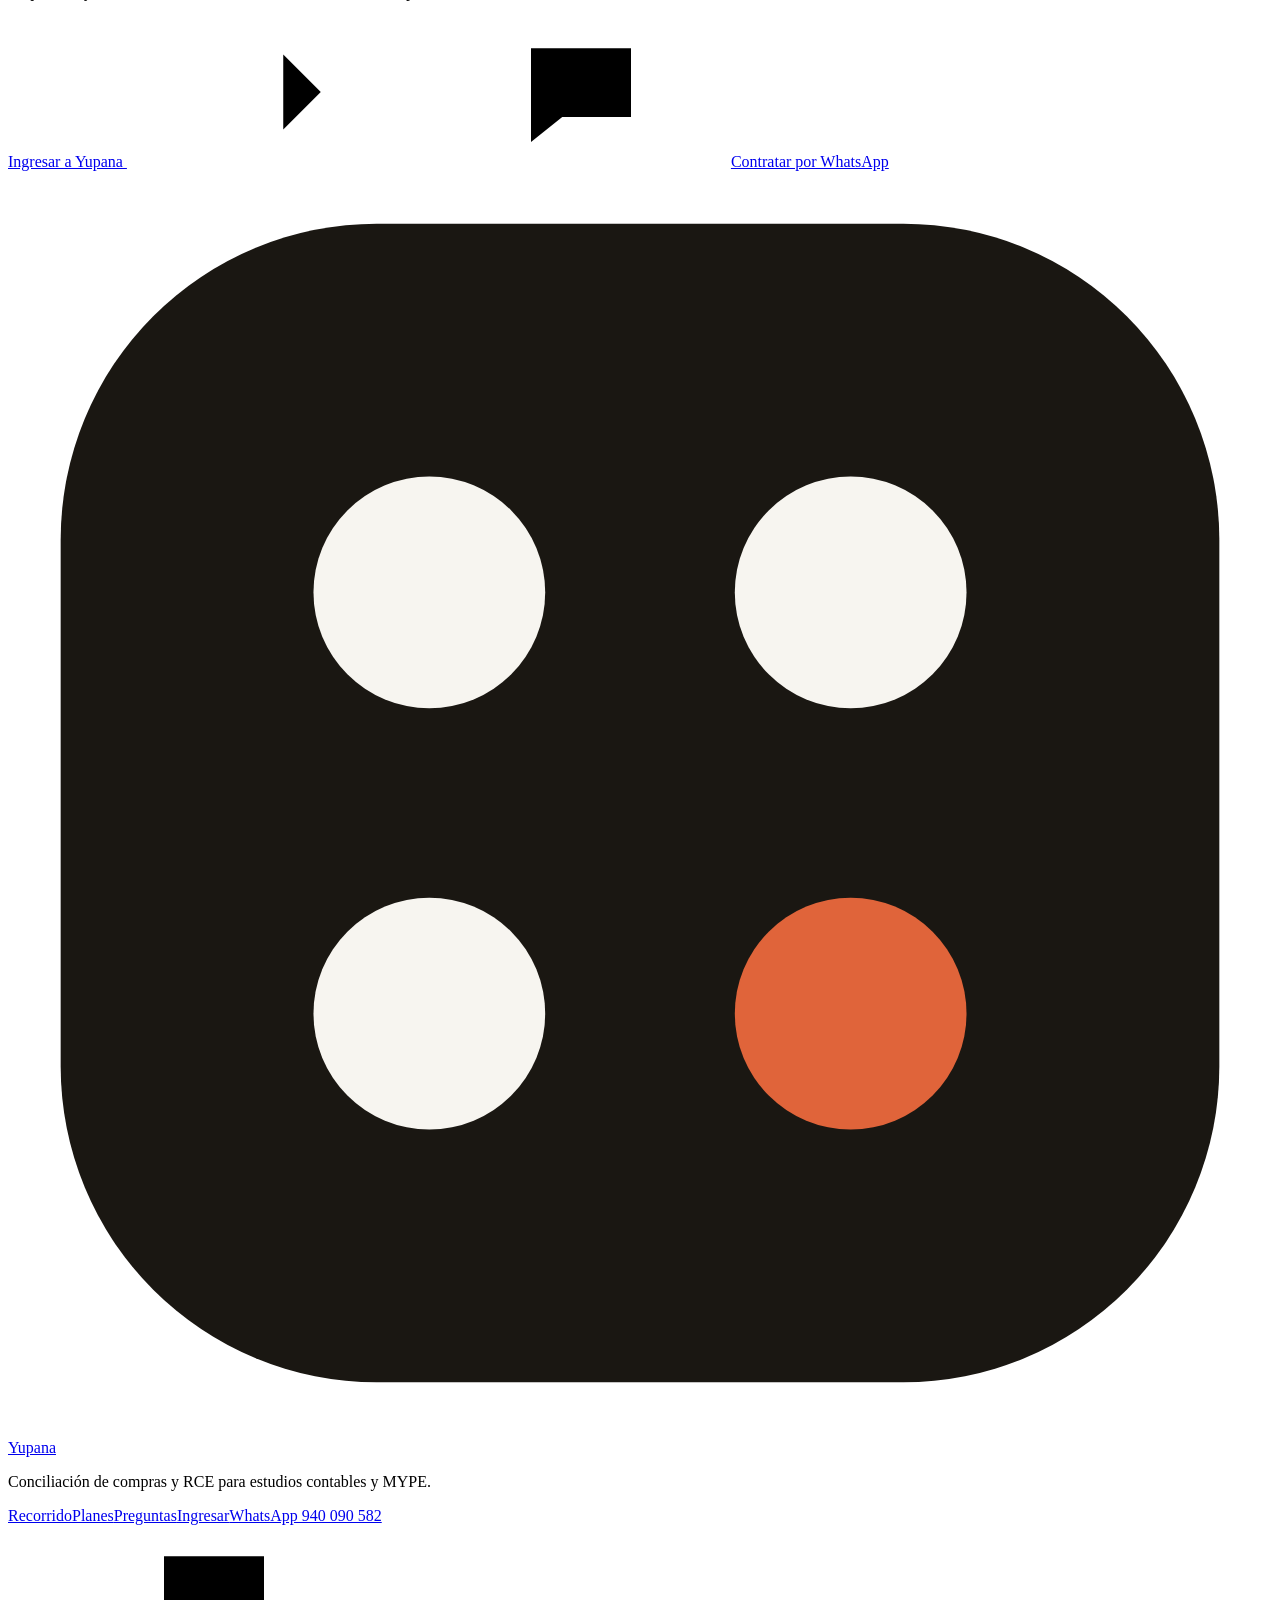
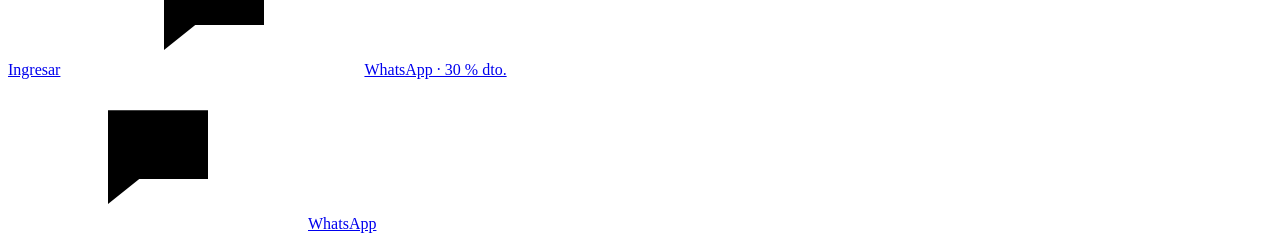
==== commit 6d8d098a: "Sistema posterior al login de la version del companero y nueva landing con descuento y pagos por Wha" ====
--- a/src/main/resources/static/index.html
+++ b/src/main/resources/static/index.html
@@ -3,134 +3,341 @@
 <head>
 <meta charset="utf-8">
 <meta name="viewport" content="width=device-width, initial-scale=1">
-<meta name="description" content="Concilia compras y RCE por empresa y periodo. Revisa diferencias y recupera tus archivos originales en Yupana.">
+<meta name="description" content="Yupana cruza tu registro de compras con la propuesta RCE y te muestra qué comprobantes no cuadran y por qué. Sin IA, sin clave SOL, una empresa por cliente.">
+<meta name="theme-color" content="#f7f5f0">
+<meta property="og:type" content="website">
+<meta property="og:title" content="Yupana · Cuadra tus compras con el RCE antes del cierre">
+<meta property="og:description" content="Encuentra las diferencias entre tu registro de compras y la propuesta RCE, revisa cada caso y avisa a tu cliente. Oferta de lanzamiento: 30 % de descuento en tus primeros 3 meses.">
 <link rel="icon" href="data:,">
 <title>Yupana · Cuadra tus compras con el RCE</title>
+<script src="/js/landing-pre.js"></script>
 <link rel="preconnect" href="https://fonts.googleapis.com">
 <link href="https://fonts.googleapis.com/css2?family=IBM+Plex+Mono:wght@400;500;600&family=IBM+Plex+Sans:wght@400;500;600;700&display=swap" rel="stylesheet">
-<link rel="stylesheet" href="/css/yupana-e1.css?v=recorrido2">
+<link rel="stylesheet" href="/css/yupana-e1.css?v=terracota">
+<link rel="stylesheet" href="/css/landing.css?v=3">
+<link rel="preload" as="image" href="/recorrido/resultado.webp" type="image/webp" fetchpriority="high">
 </head>
-<body class="yp-app yp-public yp-marketing">
+<body>
 <svg width="0" height="0" style="position:absolute" aria-hidden="true" focusable="false"><defs>
-<symbol id="e-check" viewBox="0 0 24 24"><path d="M5 12.5l4.5 4.5L19 7.5"></path></symbol>
-<symbol id="e-arrow" viewBox="0 0 24 24"><path d="M5 12h14M13 6l6 6-6 6"></path></symbol>
-<symbol id="e-info" viewBox="0 0 24 24"><circle cx="12" cy="12" r="9"></circle><path d="M12 11v5M12 7.8v.1"></path></symbol>
+<symbol id="i-arrow" viewBox="0 0 24 24"><path d="M5 12h14M13 6l6 6-6 6"></path></symbol>
+<symbol id="i-check" viewBox="0 0 24 24"><path d="M5 12.5l4.5 4.5L19 7.5"></path></symbol>
+<symbol id="i-left" viewBox="0 0 24 24"><path d="M15 5l-7 7 7 7"></path></symbol>
+<symbol id="i-right" viewBox="0 0 24 24"><path d="M9 5l7 7-7 7"></path></symbol>
+<symbol id="i-pause" viewBox="0 0 24 24"><path d="M8 5v14M16 5v14"></path></symbol>
+<symbol id="i-play" viewBox="0 0 24 24"><path d="M8 5l11 7-11 7z"></path></symbol>
+<symbol id="i-x" viewBox="0 0 24 24"><path d="M6 6l12 12M18 6L6 18"></path></symbol>
+<symbol id="i-upload" viewBox="0 0 24 24"><path d="M12 16V4M7 9l5-5 5 5M5 20h14"></path></symbol>
+<symbol id="i-scale" viewBox="0 0 24 24"><path d="M12 4v16M6 20h12M5 8h14"></path><path d="M5 8l-3 7a3.5 3.5 0 0 0 6 0zM19 8l-3 7a3.5 3.5 0 0 0 6 0z"></path></symbol>
+<symbol id="i-send" viewBox="0 0 24 24"><path d="M4 12l16-8-6 16-3-7z"></path></symbol>
+<symbol id="i-rules" viewBox="0 0 24 24"><path d="M5 5h14v14H5z"></path><path d="M9 12l2.2 2.2L15.5 9.8"></path></symbol>
+<symbol id="i-alert" viewBox="0 0 24 24"><path d="M12 4l9 16H3z"></path><path d="M12 10v4M12 17.2v.1"></path></symbol>
+<symbol id="i-building" viewBox="0 0 24 24"><path d="M4 21V5l8-2v18M12 9h8v12M4 21h16"></path><path d="M8 8v.1M8 12v.1M8 16v.1M16 13v.1M16 17v.1"></path></symbol>
+<symbol id="i-note" viewBox="0 0 24 24"><path d="M6 3h9l4 4v14H6z"></path><path d="M9 12h7M9 16h5"></path></symbol>
+<symbol id="i-csv" viewBox="0 0 24 24"><path d="M12 4v12M6 11l6 6 6-6M5 20h14"></path></symbol>
+<symbol id="i-phone" viewBox="0 0 24 24"><rect x="7" y="2.5" width="10" height="19" rx="2.5"></rect><path d="M11 18.5h2"></path></symbol>
+<symbol id="i-chat" viewBox="0 0 24 24"><path d="M4 5h16v11H9l-5 4z"></path><path d="M8 9.5h8M8 12.5h5"></path></symbol>
+<symbol id="i-tag" viewBox="0 0 24 24"><path d="M3 12V4h8l10 10-8 8z"></path><path d="M7.5 8v.1"></path></symbol>
 </defs></svg>
 
-<div class="e1">
-  <header class="e1-bar">
-    <a class="e1-logo" href="/"><svg viewBox="0 0 24 24" aria-hidden="true"><rect x="1" y="1" width="22" height="22" rx="6" fill="#1a1712"></rect><circle cx="8" cy="8" r="2.2" fill="#f7f5f0"></circle><circle cx="16" cy="8" r="2.2" fill="#f7f5f0"></circle><circle cx="8" cy="16" r="2.2" fill="#f7f5f0"></circle><circle cx="16" cy="16" r="2.2" fill="#e0643a"></circle></svg>Yupana</a>
-    <nav class="yp-commercial-nav" aria-label="Navegación principal"><a href="#recorrido">Ver recorrido</a><a href="#planes">Planes</a></nav>
-    <a class="e1-btn chico-bar sec" href="/login.html" data-cta="barra">Ingresar a Yupana</a>
+<div class="e1 ln">
+  <div class="ln-promo" id="ln-promo" role="region" aria-label="Oferta de lanzamiento">
+    <p><svg class="ic" aria-hidden="true"><use href="#i-tag"></use></svg><span><strong>Oferta de lanzamiento:</strong> 30 % de descuento en tus primeros 3 meses</span> <a href="#planes" data-cta="promo_barra">Ver planes</a></p>
+    <button type="button" class="ln-promo-x" id="ln-promo-x" aria-label="Cerrar aviso de oferta"><svg class="ic" aria-hidden="true"><use href="#i-x"></use></svg></button>
+  </div>
+
+  <header class="ln-bar" id="ln-bar">
+    <div class="ln-wrap ln-bar-in">
+      <a class="e1-logo" href="/" aria-label="Yupana, inicio"><svg viewBox="0 0 24 24" aria-hidden="true"><rect x="1" y="1" width="22" height="22" rx="6" fill="#1a1712"></rect><circle cx="8" cy="8" r="2.2" fill="#f7f5f0"></circle><circle cx="16" cy="8" r="2.2" fill="#f7f5f0"></circle><circle cx="8" cy="16" r="2.2" fill="#f7f5f0"></circle><circle cx="16" cy="16" r="2.2" fill="#e0643a"></circle></svg>Yupana</a>
+      <nav class="ln-nav" aria-label="Navegación principal">
+        <a href="#recorrido">Recorrido</a><a href="#como">Cómo funciona</a><a href="#para-quien">Para quién</a><a href="#planes">Planes</a><a href="#preguntas">Preguntas</a>
+      </nav>
+      <a class="e1-btn t ln-bar-cta" href="/login.html" data-cta="barra">Ingresar <svg class="ic" aria-hidden="true"><use href="#i-arrow"></use></svg></a>
+    </div>
   </header>
 
-  <main class="e1-wrap yp-landing">
-    <section class="yp-hero" aria-labelledby="yp-title">
-      <div class="yp-hero-copy">
-        <h1 id="yp-title">Encuentra las diferencias <em>antes del cierre.</em></h1>
-        <p>Cruza tus compras con el Registro de Compras Electrónico (RCE) y dedica la revisión a los comprobantes que requieren atención. Todo queda organizado por empresa y mes.</p>
-        <div class="yp-public-actions">
-          <a class="e1-btn t" href="/login.html" data-cta="hero">Ingresar a Yupana <svg class="ic" aria-hidden="true"><use href="#e-arrow"></use></svg></a>
-          <a class="e1-btn sec" href="#recorrido">Ver demostración</a>
-        </div>
-      </div>
-      <figure class="yp-preview">
-        <figcaption>Vista de ejemplo</figcaption>
-        <h2>Resumen de conciliación</h2>
-        <div class="yp-sample-counts">
-          <div><span>Comprobantes</span><strong>10</strong></div>
-          <div><span>Cuadran</span><strong>7</strong></div>
-          <div><span>Por revisar</span><strong>3</strong></div>
-        </div>
-        <div class="yp-progress" aria-hidden="true"></div>
-        <ul class="yp-sample-list" aria-label="Ejemplos de comprobantes">
-          <li><span>Factura F001-003</span><span class="e1-chip">Diferencia de IGV</span></li>
-          <li><span>Factura F001-004</span><span class="e1-chip ok">Cuadra</span></li>
-          <li><span>Factura F001-007</span><span class="e1-chip">Diferencia de total</span></li>
+  <main>
+    <!-- HERO -->
+    <section class="ln-hero" aria-labelledby="ln-h1">
+      <div class="ln-wrap ln-hero-in">
+        <div class="ln-hero-copy">
+          <a class="ln-pill" href="#planes" data-cta="promo_hero"><svg class="ic" aria-hidden="true"><use href="#i-tag"></use></svg><span>Lanzamiento: <b>30 % de descuento</b> en tus primeros 3 meses</span></a>
+          <h1 id="ln-h1">Cuadra tus compras con el RCE <em>antes del cierre.</em></h1>
+          <p class="ln-lead">Yupana cruza tu registro de compras con la propuesta RCE, comprobante por comprobante, y te muestra cuáles no cuadran y por qué. Tú decides qué hacer con cada uno.</p>
+          <div class="ln-actions">
+            <a class="e1-btn t ln-big" href="/login.html" data-cta="hero">Ingresar a Yupana <svg class="ic" aria-hidden="true"><use href="#i-arrow"></use></svg></a>
+            <a class="e1-btn sec ln-big" href="#recorrido">Ver cómo funciona</a>
+          </div>
+          <ul class="ln-trust" aria-label="Garantías">
+            <li><svg class="ic" aria-hidden="true"><use href="#i-check"></use></svg>Reglas fijas, sin IA</li>
+            <li><svg class="ic" aria-hidden="true"><use href="#i-check"></use></svg>Sin pedir tu clave SOL</li>
+            <li><svg class="ic" aria-hidden="true"><use href="#i-check"></use></svg>Una empresa por cliente</li>
+          </ul>
+        </div>
+        <div class="ln-hero-art">
+          <div class="ln-browser" role="img" aria-label="Pantalla de resultado de Yupana: 22 de 103 comprobantes no cuadran con la propuesta del RCE">
+            <div class="ln-browser-bar" aria-hidden="true"><i></i><i></i><i></i><span>Yupana · Conciliación</span></div>
+            <img src="/recorrido/resultado.webp" width="1800" height="1071" alt="" fetchpriority="high" decoding="async">
+          </div>
+          <div class="ln-chip ln-chip-a" aria-hidden="true"><span>Por revisar</span><b>22 de 103</b></div>
+          <div class="ln-chip ln-chip-b" aria-hidden="true"><span>IGV bajo revisión</span><b>S/ 6,797.33</b></div>
+        </div>
+      </div>
+    </section>
+
+    <!-- CIFRAS DEL EJEMPLO -->
+    <section class="ln-stats" aria-label="Resultado de un mes de ejemplo">
+      <div class="ln-wrap">
+        <ul class="ln-stats-grid">
+          <li><b class="mono" data-count="103">103</b><span>comprobantes cruzados</span></li>
+          <li><b class="mono" data-count="81">81</b><span>coinciden campo por campo</span></li>
+          <li class="is-hot"><b class="mono" data-count="22">22</b><span>por revisar, ya identificados</span></li>
+          <li><b class="mono"><small>S/</small> <span data-count="6797.33" data-dec="2">6,797.33</span></b><span>de IGV bajo revisión</span></li>
         </ul>
-      </figure>
-    </section>
-
-    <section class="yp-public-section" id="como" aria-labelledby="yp-como">
-      <h2 id="yp-como">Yupana en acción</h2>
-      <div class="yp-tour" id="recorrido" role="region" aria-label="Demostración de Yupana">
-        <p class="yp-tour-intro">Recorre el cierre de compras con una empresa de ejemplo.</p>
-        <div class="yp-tour-controls" hidden>
-          <button type="button" class="yp-tour-toggle">Pausar</button>
-          <div class="yp-tour-steps" role="group" aria-label="Elegir pantalla">
-            <button type="button" aria-controls="tour-empresas" aria-pressed="true">Empresas</button>
-            <button type="button" aria-controls="tour-cargas" aria-pressed="false">Carga mensual</button>
-            <button type="button" aria-controls="tour-resultados" aria-pressed="false">Diferencias</button>
-            <button type="button" aria-controls="tour-historial" aria-pressed="false">Historial</button>
-          </div>
-          <div class="yp-tour-arrows" role="group" aria-label="Cambiar pantalla">
-            <button type="button" data-tour-step="-1" aria-label="Pantalla anterior">←</button>
-            <button type="button" data-tour-step="1" aria-label="Pantalla siguiente">→</button>
-          </div>
-        </div>
-        <div class="yp-tour-slides">
-          <figure id="tour-empresas">
-            <figcaption><h3>Encuentra la empresa que vas a revisar</h3><p>Busca por razón social o RUC y consulta los casos pendientes de cada cliente.</p></figcaption>
-            <a href="/recorrido/empresas.webp" aria-label="Ampliar captura del panel de empresas"><img loading="lazy" src="/recorrido/empresas.webp" alt="Panel del estudio con indicadores y tarjetas por empresa"></a>
-          </figure>
-          <figure id="tour-cargas">
-            <figcaption><h3>Carga las compras y el RCE del mes</h3><p>Selecciona el periodo y sube los dos archivos en CSV o Excel.</p></figcaption>
-            <a href="/recorrido/cargas.webp" aria-label="Ampliar captura de la carga mensual"><img loading="lazy" src="/recorrido/cargas.webp" alt="Selector de periodo y áreas de carga para compras y propuesta RCE"></a>
-          </figure>
-          <figure id="tour-resultados">
-            <figcaption><h3>Revisa las diferencias por comprobante</h3><p>Ubica los casos pendientes y compara los importes del archivo de compras con los del RCE.</p></figcaption>
-            <a href="/recorrido/resultados.webp" aria-label="Ampliar captura de los resultados"><img loading="lazy" src="/recorrido/resultados.webp" alt="Resumen de conciliación con comprobantes que cuadran y casos por revisar"></a>
-          </figure>
-          <figure id="tour-historial">
-            <figcaption><h3>Recupera los archivos originales</h3><p>Consulta qué se importó en cada mes y descarga la misma versión que subiste.</p></figcaption>
-            <a href="/recorrido/historial.webp" aria-label="Ampliar captura del historial"><img loading="lazy" src="/recorrido/historial.webp" alt="Historial mensual con nombres de archivo y enlaces de descarga"></a>
-          </figure>
-        </div>
-      </div>
-    </section>
-
-    <section class="yp-public-section" aria-labelledby="yp-beneficios">
-      <h2 id="yp-beneficios">Qué puedes hacer con Yupana</h2>
-      <ul class="yp-steps yp-benefits">
-        <li><h3>Detecta errores de carga</h3><p>Identifica las filas que debes corregir antes de cruzar tus archivos.</p></li>
-        <li><h3>Deja constancia de la revisión</h3><p>Confirma u observa cada caso y guarda una nota para retomarlo después.</p></li>
-        <li><h3>Exporta los resultados</h3><p>Descarga la conciliación en CSV para trabajarla en una hoja de cálculo.</p></li>
-      </ul>
-    </section>
-
-    <section class="yp-public-section yp-workspace" aria-labelledby="yp-workspace-title">
-      <div>
-        <h2 id="yp-workspace-title">Un espacio para cada empresa</h2>
-        <p>Gestiona tus clientes desde el panel del estudio. Cada empresa tiene su propio historial, conciliaciones y casos por revisar.</p>
-      </div>
-      <a class="e1-btn t" href="/login.html" data-cta="final">Ingresar a Yupana <svg class="ic" aria-hidden="true"><use href="#e-arrow"></use></svg></a>
-    </section>
-
-    <section id="planes" class="yp-public-section" aria-labelledby="planes-titulo">
-      <h2 id="planes-titulo">Planes Yupana</h2>
-      <p class="yp-price-intro">Conoce la propuesta para empresas y estudios contables.</p>
-      <div class="yp-price-grid">
-        <article><h3>Starter</h3><p class="yp-price"><small>S/</small> 59</p></article>
-        <article><h3>Pro</h3><p class="yp-price"><small>S/</small> 149</p></article>
-        <article><h3>Estudio</h3><p class="yp-price"><small>S/</small> 349</p><p>Para estudios contables que atienden a varias empresas.</p></article>
-      </div>
-      <p class="yp-price-note">Precios referenciales sujetos a validación. Actualmente el acceso a Yupana funciona sin cobros ni límites por plan.</p>
-    </section>
-
-    <section class="yp-public-section yp-faq" aria-labelledby="yp-faq-title">
-      <h2 id="yp-faq-title">Preguntas frecuentes</h2>
-      <details><summary>¿Qué formato deben tener los archivos?</summary><p>Las plantillas de Yupana incluyen las ocho columnas requeridas. Si tu exportación del RCE viene con otras columnas, adapta el archivo antes de subirlo. Se admiten importes desde cero.</p></details>
-      <details><summary>¿Necesito mi clave SOL?</summary><p>Solo necesitas tu cuenta de Yupana. Descarga la propuesta RCE desde SUNAT y súbela al periodo correspondiente.</p></details>
-      <details><summary>¿Puedo gestionar varias empresas?</summary><p>Sí. El panel del estudio te permite abrir cada empresa por separado y consultar sus conciliaciones y archivos por periodo.</p></details>
-      <details><summary>¿Puedo volver a descargar mis archivos?</summary><p>Sí. El historial de importaciones muestra los archivos guardados por periodo y ofrece la descarga del original cuando está disponible.</p></details>
-    </section>
-    <div class="yp-public-section yp-final-links">
-      <a class="e1-btn t" href="/login.html" data-cta="final">Ingresar a mi cuenta</a>
-      <a class="e1-btn sec" href="#recorrido">Volver al recorrido</a>
+        <p class="ln-stats-note">Resultado real de un mes de ejemplo con 100 compras y datos ficticios. El IGV bajo revisión es una cifra indicativa sujeta a revisión profesional.</p>
+      </div>
+    </section>
+
+    <!-- RECORRIDO: CARRUSEL -->
+    <section class="ln-tour" id="recorrido" aria-labelledby="ln-tour-h">
+      <div class="ln-wrap">
+        <header class="ln-head">
+          <p class="ln-kicker">Recorrido</p>
+          <h2 id="ln-tour-h">Así se ve un cierre de compras en Yupana</h2>
+          <p>Capturas reales del sistema, con una empresa de ejemplo. Haz clic en una imagen para ampliarla.</p>
+        </header>
+
+        <div class="ln-tour-grid" id="ln-tour" data-tour>
+          <div class="ln-tabs" role="tablist" aria-label="Pantallas del recorrido">
+            <button type="button" role="tab" id="tab-panel" aria-controls="sl-panel" aria-selected="true" tabindex="0"><span class="ln-n">1</span><span class="ln-tt"><b>Todas tus empresas</b><small>Cada cliente con sus pendientes, su IGV bajo revisión y su último mensaje.</small></span><i class="ln-fill" aria-hidden="true"></i></button>
+            <button type="button" role="tab" id="tab-carga" aria-controls="sl-carga" aria-selected="false" tabindex="-1"><span class="ln-n">2</span><span class="ln-tt"><b>Sube compras y RCE</b><small>CSV o Excel. Yupana valida columnas, RUC, fechas e importes antes de guardar.</small></span><i class="ln-fill" aria-hidden="true"></i></button>
+            <button type="button" role="tab" id="tab-resultado" aria-controls="sl-resultado" aria-selected="false" tabindex="-1"><span class="ln-n">3</span><span class="ln-tt"><b>Sabe cuántos revisar</b><small>Un titular claro, el IGV bajo revisión y cuánto difiere entre las dos fuentes.</small></span><i class="ln-fill" aria-hidden="true"></i></button>
+            <button type="button" role="tab" id="tab-mapa" aria-controls="sl-mapa" aria-selected="false" tabindex="-1"><span class="ln-n">4</span><span class="ln-tt"><b>Cada comprobante, de un vistazo</b><small>El mapa marca en terracota los que difieren. Un clic te lleva a su fila.</small></span><i class="ln-fill" aria-hidden="true"></i></button>
+            <button type="button" role="tab" id="tab-caso" aria-controls="sl-caso" aria-selected="false" tabindex="-1"><span class="ln-n">5</span><span class="ln-tt"><b>Confirma u observa con una nota</b><small>Queda guardado con fecha y usuario, para retomarlo cuando quieras.</small></span><i class="ln-fill" aria-hidden="true"></i></button>
+            <button type="button" role="tab" id="tab-chat" aria-controls="sl-chat" aria-selected="false" tabindex="-1"><span class="ln-n">6</span><span class="ln-tt"><b>Avisa a tu cliente</b><small>Envía el resumen al chat de la empresa. WhatsApp se abre con el texto listo y tú lo envías.</small></span><i class="ln-fill" aria-hidden="true"></i></button>
+          </div>
+
+          <div class="ln-stage-wrap">
+            <div class="ln-browser ln-stage" id="ln-stage">
+              <div class="ln-browser-bar" aria-hidden="true"><i></i><i></i><i></i><span>Yupana · Sistema</span></div>
+              <div class="ln-slides">
+                <figure class="ln-slide is-active" role="tabpanel" id="sl-panel" aria-labelledby="tab-panel">
+                  <a href="/recorrido/panel.webp" data-zoom aria-label="Ampliar: panel con todas las empresas"><img src="/recorrido/panel.webp" width="1800" height="1071" alt="Panel del estudio con seis empresas, sus casos pendientes y el IGV bajo revisión de cada una" decoding="async"></a>
+                </figure>
+                <figure class="ln-slide" role="tabpanel" id="sl-carga" aria-labelledby="tab-carga">
+                  <a href="/recorrido/carga.webp" data-zoom aria-label="Ampliar: carga de archivos"><img loading="lazy" src="/recorrido/carga.webp" width="1800" height="1071" alt="Pantalla de carga con las compras y la propuesta RCE ya importadas y menús de ejemplos y descargas" decoding="async"></a>
+                </figure>
+                <figure class="ln-slide" role="tabpanel" id="sl-resultado" aria-labelledby="tab-resultado">
+                  <a href="/recorrido/resultado.webp" data-zoom aria-label="Ampliar: resultado de la conciliación"><img loading="lazy" src="/recorrido/resultado.webp" width="1800" height="1071" alt="Resultado: 22 de 103 comprobantes no cuadran, con el IGV bajo revisión y la tabla de diferencias" decoding="async"></a>
+                </figure>
+                <figure class="ln-slide" role="tabpanel" id="sl-mapa" aria-labelledby="tab-mapa">
+                  <a href="/recorrido/mapa.webp" data-zoom aria-label="Ampliar: mapa de comprobantes"><img loading="lazy" src="/recorrido/mapa.webp" width="1800" height="1071" alt="Mapa de comprobantes con cuadros terracota para los que difieren y verdes para los que cuadran" decoding="async"></a>
+                </figure>
+                <figure class="ln-slide" role="tabpanel" id="sl-caso" aria-labelledby="tab-caso">
+                  <a href="/recorrido/caso.webp" data-zoom aria-label="Ampliar: revisión de un caso"><img loading="lazy" src="/recorrido/caso.webp" width="1800" height="1071" alt="Ventana de un caso con la comparación campo por campo y los botones Confirmar y Observar" decoding="async"></a>
+                </figure>
+                <figure class="ln-slide" role="tabpanel" id="sl-chat" aria-labelledby="tab-chat">
+                  <a href="/recorrido/chat.webp" data-zoom aria-label="Ampliar: chat con la empresa"><img loading="lazy" src="/recorrido/chat.webp" width="1800" height="1071" alt="Chat con la empresa: el estudio envía el resumen y la empresa responde" decoding="async"></a>
+                </figure>
+              </div>
+            </div>
+            <p class="ln-now" id="ln-now" aria-live="polite"></p>
+            <div class="ln-controls" role="group" aria-label="Controles del recorrido">
+              <button type="button" id="ln-prev" aria-label="Pantalla anterior"><svg class="ic" aria-hidden="true"><use href="#i-left"></use></svg></button>
+              <button type="button" id="ln-play" aria-label="Pausar recorrido automático" aria-pressed="false"><svg class="ic" aria-hidden="true"><use href="#i-pause"></use></svg></button>
+              <button type="button" id="ln-next" aria-label="Pantalla siguiente"><svg class="ic" aria-hidden="true"><use href="#i-right"></use></svg></button>
+              <span class="ln-count mono" id="ln-count">1 / 6</span>
+            </div>
+          </div>
+        </div>
+      </div>
+    </section>
+
+    <!-- CÓMO FUNCIONA -->
+    <section class="ln-sec" id="como" aria-labelledby="ln-como-h">
+      <div class="ln-wrap">
+        <header class="ln-head">
+          <p class="ln-kicker">Cómo funciona</p>
+          <h2 id="ln-como-h">Tres pasos y sabes dónde mirar</h2>
+        </header>
+        <ol class="ln-steps">
+          <li data-reveal><span class="ln-ico"><svg class="ic" aria-hidden="true"><use href="#i-upload"></use></svg></span><span class="ln-num mono">01</span><h3>Sube tus archivos</h3><p>Tu registro de compras y la propuesta RCE, en CSV o Excel. Descarga la plantilla con las ocho columnas o empieza con un ejemplo.</p></li>
+          <li data-reveal><span class="ln-ico"><svg class="ic" aria-hidden="true"><use href="#i-scale"></use></svg></span><span class="ln-num mono">02</span><h3>Yupana los cruza</h3><p>Empareja por RUC, tipo, serie y número, y compara fecha, base, IGV y total con una tolerancia de S/ 0.01. Cada diferencia dice qué campo falla y por cuánto.</p></li>
+          <li data-reveal><span class="ln-ico"><svg class="ic" aria-hidden="true"><use href="#i-send"></use></svg></span><span class="ln-num mono">03</span><h3>Revisa y avisa</h3><p>Confirma u observa cada caso con una nota, exporta el resultado a CSV y envía el resumen a tu cliente por el chat de la empresa.</p></li>
+        </ol>
+      </div>
+    </section>
+
+    <!-- BENEFICIOS -->
+    <section class="ln-sec ln-sec-alt" aria-labelledby="ln-ben-h">
+      <div class="ln-wrap">
+        <header class="ln-head">
+          <p class="ln-kicker">Qué ganas</p>
+          <h2 id="ln-ben-h">Menos tiempo cotejando, más claridad al cerrar</h2>
+        </header>
+        <ul class="ln-grid">
+          <li data-reveal><span class="ln-ico"><svg class="ic" aria-hidden="true"><use href="#i-rules"></use></svg></span><h3>Resultados que se explican</h3><p>Reglas fijas, sin IA. El mismo archivo da siempre el mismo resultado y puedes justificar cada diferencia ante tu cliente.</p></li>
+          <li data-reveal><span class="ln-ico"><svg class="ic" aria-hidden="true"><use href="#i-alert"></use></svg></span><h3>Errores de carga con fila y columna</h3><p>Si un importe no es un número o falta una columna, Yupana te dice dónde corregir y no guarda un archivo a medias.</p></li>
+          <li data-reveal><span class="ln-ico"><svg class="ic" aria-hidden="true"><use href="#i-building"></use></svg></span><h3>Una empresa por cliente</h3><p>Cada empresa tiene sus propias cargas, conciliaciones, casos y chat. Nada se mezcla entre clientes.</p></li>
+          <li data-reveal><span class="ln-ico"><svg class="ic" aria-hidden="true"><use href="#i-note"></use></svg></span><h3>Constancia de cada revisión</h3><p>Confirma u observa con una nota. Queda registrado con fecha y usuario, y se mantiene al volver a entrar.</p></li>
+          <li data-reveal><span class="ln-ico"><svg class="ic" aria-hidden="true"><use href="#i-csv"></use></svg></span><h3>Resultado en CSV</h3><p>Descarga la conciliación completa para trabajarla en tu hoja de cálculo o adjuntarla a tu informe.</p></li>
+          <li data-reveal><span class="ln-ico"><svg class="ic" aria-hidden="true"><use href="#i-phone"></use></svg></span><h3>Cómodo en el celular</h3><p>Los casos se muestran como tarjetas fáciles de leer, para revisar un comprobante sin abrir la computadora.</p></li>
+        </ul>
+      </div>
+    </section>
+
+    <!-- CELULAR -->
+    <section class="ln-mobile" aria-labelledby="ln-mov-h">
+      <div class="ln-wrap ln-mobile-in">
+        <div class="ln-mobile-copy">
+          <p class="ln-kicker">En tu bolsillo</p>
+          <h2 id="ln-mov-h">Revisa un caso desde donde estés</h2>
+          <p>Un cliente te escribe a las 9 de la noche preguntando por una factura. Abre Yupana en el celular, mira la comparación campo por campo y respóndele en el momento.</p>
+          <ul class="ln-checks">
+            <li><svg class="ic" aria-hidden="true"><use href="#i-check"></use></svg>Casos en tarjetas, sin tablas anchas</li>
+            <li><svg class="ic" aria-hidden="true"><use href="#i-check"></use></svg>Botón de revisión siempre a mano</li>
+            <li><svg class="ic" aria-hidden="true"><use href="#i-check"></use></svg>Panel del estudio también en pantalla pequeña</li>
+          </ul>
+          <a class="e1-btn t ln-big" href="/login.html" data-cta="movil">Ingresar a Yupana <svg class="ic" aria-hidden="true"><use href="#i-arrow"></use></svg></a>
+        </div>
+        <div class="ln-phones">
+          <div class="ln-phone ln-phone-a"><img loading="lazy" src="/recorrido/movil-resultado.webp" width="585" height="1266" alt="Resultado de la conciliación visto en un celular" decoding="async"></div>
+          <div class="ln-phone ln-phone-b"><img loading="lazy" src="/recorrido/movil-panel.webp" width="585" height="1266" alt="Panel del estudio visto en un celular, con una tarjeta por empresa" decoding="async"></div>
+        </div>
+      </div>
+    </section>
+
+    <!-- PARA QUIÉN -->
+    <section class="ln-sec" id="para-quien" aria-labelledby="ln-pq-h">
+      <div class="ln-wrap">
+        <header class="ln-head">
+          <p class="ln-kicker">Para quién</p>
+          <h2 id="ln-pq-h">Pensado para quien cierra compras todos los meses</h2>
+        </header>
+        <div class="ln-two">
+          <article data-reveal>
+            <span class="ln-ico"><svg class="ic" aria-hidden="true"><use href="#i-building"></use></svg></span>
+            <h3>Estudios contables</h3>
+            <ul class="ln-checks">
+              <li><svg class="ic" aria-hidden="true"><use href="#i-check"></use></svg>Panel con todas tus empresas y sus pendientes</li>
+              <li><svg class="ic" aria-hidden="true"><use href="#i-check"></use></svg>Alta, edición y acceso para cada cliente</li>
+              <li><svg class="ic" aria-hidden="true"><use href="#i-check"></use></svg>Resumen al chat de la empresa en un clic</li>
+            </ul>
+          </article>
+          <article data-reveal>
+            <span class="ln-ico"><svg class="ic" aria-hidden="true"><use href="#i-note"></use></svg></span>
+            <h3>MYPE y negocios</h3>
+            <ul class="ln-checks">
+              <li><svg class="ic" aria-hidden="true"><use href="#i-check"></use></svg>Ves solo tu empresa y tus comprobantes</li>
+              <li><svg class="ic" aria-hidden="true"><use href="#i-check"></use></svg>Revisas tus casos y dejas tus notas</li>
+              <li><svg class="ic" aria-hidden="true"><use href="#i-check"></use></svg>Respondes a tu estudio desde el chat</li>
+            </ul>
+          </article>
+        </div>
+      </div>
+    </section>
+
+    <!-- PLANES CON DESCUENTO -->
+    <section class="ln-plans" id="planes" aria-labelledby="ln-pl-h">
+      <div class="ln-wrap">
+        <header class="ln-head ln-head-dark">
+          <p class="ln-badge"><svg class="ic" aria-hidden="true"><use href="#i-tag"></use></svg>Oferta de lanzamiento · 30 % de descuento</p>
+          <h2 id="ln-pl-h">Empieza con 30 % menos en tus primeros 3 meses</h2>
+          <p>Elige el plan que se ajusta a tu trabajo. El descuento se aplica sobre el precio regular durante tus tres primeros meses.</p>
+        </header>
+        <div class="ln-price-grid">
+          <article data-reveal>
+            <h3>Starter</h3>
+            <p class="ln-old"><s>S/ 59</s><span>al mes</span></p>
+            <p class="ln-price"><small>S/</small>41.30<span>al mes</span></p>
+            <p class="ln-save">Ahorras S/ 53.10 en 3 meses</p>
+            <p class="ln-fine">Luego S/ 59 al mes.</p>
+            <a class="e1-btn sec" href="https://wa.me/51940090582?text=Hola%2C%20quiero%20contratar%20el%20plan%20Starter%20de%20Yupana%20con%20el%2030%20%25%20de%20descuento%20de%20lanzamiento." target="_blank" rel="noopener" data-wa="plan_starter"><svg class="ic" aria-hidden="true"><use href="#i-chat"></use></svg>Contratar por WhatsApp</a>
+          </article>
+          <article class="is-feat" data-reveal>
+            <p class="ln-ribbon">Más ahorro</p>
+            <h3>Estudio</h3>
+            <p class="ln-old"><s>S/ 349</s><span>al mes</span></p>
+            <p class="ln-price"><small>S/</small>244.30<span>al mes</span></p>
+            <p class="ln-save">Ahorras S/ 314.10 en 3 meses</p>
+            <p class="ln-desc">Para estudios contables que atienden a varias empresas.</p>
+            <p class="ln-fine">Luego S/ 349 al mes.</p>
+            <a class="e1-btn t" href="https://wa.me/51940090582?text=Hola%2C%20quiero%20contratar%20el%20plan%20Estudio%20de%20Yupana%20con%20el%2030%20%25%20de%20descuento%20de%20lanzamiento." target="_blank" rel="noopener" data-wa="plan_estudio"><svg class="ic" aria-hidden="true"><use href="#i-chat"></use></svg>Contratar por WhatsApp</a>
+          </article>
+          <article data-reveal>
+            <h3>Pro</h3>
+            <p class="ln-old"><s>S/ 149</s><span>al mes</span></p>
+            <p class="ln-price"><small>S/</small>104.30<span>al mes</span></p>
+            <p class="ln-save">Ahorras S/ 134.10 en 3 meses</p>
+            <p class="ln-fine">Luego S/ 149 al mes.</p>
+            <a class="e1-btn sec" href="https://wa.me/51940090582?text=Hola%2C%20quiero%20contratar%20el%20plan%20Pro%20de%20Yupana%20con%20el%2030%20%25%20de%20descuento%20de%20lanzamiento." target="_blank" rel="noopener" data-wa="plan_pro"><svg class="ic" aria-hidden="true"><use href="#i-chat"></use></svg>Contratar por WhatsApp</a>
+          </article>
+        </div>
+        <div class="ln-pay" data-reveal>
+          <div class="ln-pay-copy">
+            <h3>Pagos y validación por WhatsApp</h3>
+            <p>Todavía no tenemos pasarela de pagos: te atendemos directamente por WhatsApp.</p>
+          </div>
+          <ol class="ln-pay-steps">
+            <li><span class="mono">1</span>Escríbenos por WhatsApp y dinos qué plan quieres.</li>
+            <li><span class="mono">2</span>Te damos los datos para realizar el pago.</li>
+            <li><span class="mono">3</span>Validamos tu pago y te confirmamos por el mismo chat.</li>
+          </ol>
+          <a class="e1-btn ln-wa-btn ln-big" href="https://wa.me/51940090582?text=Hola%2C%20quiero%20informaci%C3%B3n%20para%20pagar%20mi%20plan%20de%20Yupana." target="_blank" rel="noopener" data-wa="pagos"><svg class="ic" aria-hidden="true"><use href="#i-chat"></use></svg>Escribir al 940 090 582</a>
+        </div>
+      </div>
+    </section>
+
+    <!-- PREGUNTAS -->
+    <section class="ln-sec" id="preguntas" aria-labelledby="ln-faq-h">
+      <div class="ln-wrap ln-faq-wrap">
+        <header class="ln-head">
+          <p class="ln-kicker">Preguntas frecuentes</p>
+          <h2 id="ln-faq-h">Lo que suelen preguntar antes de empezar</h2>
+        </header>
+        <div class="ln-faq">
+          <details><summary>¿Qué formato deben tener los archivos?</summary><p>Las plantillas de Yupana incluyen las ocho columnas requeridas, en CSV o Excel. Si tu exportación del RCE viene con otras columnas, adáptala antes de subirla. Se admiten importes desde cero.</p></details>
+          <details><summary>¿Necesito mi clave SOL?</summary><p>No. Solo necesitas tu cuenta de Yupana. Descargas la propuesta RCE desde SUNAT y la subes aquí; Yupana nunca te pide la clave SOL ni presenta nada ante SUNAT.</p></details>
+          <details><summary>¿Puedo gestionar varias empresas?</summary><p>Sí. El panel del estudio te deja abrir cada empresa por separado y ver sus conciliaciones, casos pendientes y chat sin que se mezclen los datos.</p></details>
+          <details><summary>¿Qué significa «IGV bajo revisión»?</summary><p>Es la suma del IGV de los comprobantes que debes revisar. Es una cifra indicativa sujeta a revisión profesional: no es crédito fiscal perdido ni recuperado.</p></details>
+          <details><summary>¿Cómo pago mi plan?</summary><p>Escríbenos por WhatsApp al 940 090 582. Todavía no tenemos pasarela de pagos, así que te indicamos cómo pagar y validamos tu pago directamente por el chat.</p></details>
+          <details><summary>¿En qué consiste el descuento de lanzamiento?</summary><p>Es un 30 % de descuento sobre el precio regular del plan durante tus tres primeros meses. Después se aplica el precio regular.</p></details>
+        </div>
+      </div>
+    </section>
+
+    <!-- CIERRE -->
+    <section class="ln-final" aria-labelledby="ln-fin-h">
+      <div class="ln-wrap ln-final-in">
+        <h2 id="ln-fin-h">Llega al cierre sabiendo qué revisar</h2>
+        <p>Empieza hoy con el 30 % de descuento de lanzamiento en tus primeros 3 meses.</p>
+        <div class="ln-final-acts"><a class="e1-btn ln-big ln-final-btn" href="/login.html" data-cta="final">Ingresar a Yupana <svg class="ic" aria-hidden="true"><use href="#i-arrow"></use></svg></a>
+          <a class="e1-btn ln-big ln-final-wa" href="https://wa.me/51940090582?text=Hola%2C%20quiero%20contratar%20Yupana%20con%20el%2030%20%25%20de%20descuento%20de%20lanzamiento." target="_blank" rel="noopener" data-wa="final"><svg class="ic" aria-hidden="true"><use href="#i-chat"></use></svg>Contratar por WhatsApp</a></div>
+      </div>
+    </section>
+  </main>
+
+  <footer class="ln-foot">
+    <div class="ln-wrap ln-foot-in">
+      <a class="e1-logo" href="/" aria-label="Yupana, inicio"><svg viewBox="0 0 24 24" aria-hidden="true"><rect x="1" y="1" width="22" height="22" rx="6" fill="#1a1712"></rect><circle cx="8" cy="8" r="2.2" fill="#f7f5f0"></circle><circle cx="16" cy="8" r="2.2" fill="#f7f5f0"></circle><circle cx="8" cy="16" r="2.2" fill="#f7f5f0"></circle><circle cx="16" cy="16" r="2.2" fill="#e0643a"></circle></svg>Yupana</a>
+      <p>Conciliación de compras y RCE para estudios contables y MYPE.</p>
+      <nav aria-label="Enlaces del pie"><a href="#recorrido">Recorrido</a><a href="#planes">Planes</a><a href="#preguntas">Preguntas</a><a href="/login.html">Ingresar</a><a href="https://wa.me/51940090582?text=Hola%2C%20quiero%20informaci%C3%B3n%20sobre%20Yupana." target="_blank" rel="noopener" data-wa="pie">WhatsApp 940 090 582</a></nav>
     </div>
-  </main>
+  </footer>
+
+  <div class="ln-sticky" id="ln-sticky" aria-hidden="true">
+    <a class="e1-btn sec" href="/login.html" data-cta="movil_fijo" tabindex="-1">Ingresar</a>
+    <a class="e1-btn t" href="https://wa.me/51940090582?text=Hola%2C%20quiero%20contratar%20Yupana%20con%20el%2030%20%25%20de%20descuento%20de%20lanzamiento." target="_blank" rel="noopener" data-wa="movil_fijo" tabindex="-1"><svg class="ic" aria-hidden="true"><use href="#i-chat"></use></svg>WhatsApp · 30 % dto.</a>
+  </div>
+
+  <a class="ln-wa" href="https://wa.me/51940090582?text=Hola%2C%20quiero%20informaci%C3%B3n%20sobre%20Yupana." target="_blank" rel="noopener" data-wa="flotante" aria-label="Escribir por WhatsApp"><svg class="ic" aria-hidden="true"><use href="#i-chat"></use></svg><span>WhatsApp</span></a>
+
+  <dialog class="ln-lb" id="ln-lb" aria-label="Captura ampliada">
+    <button type="button" class="ln-lb-x" id="ln-lb-x" aria-label="Cerrar imagen ampliada"><svg class="ic" aria-hidden="true"><use href="#i-x"></use></svg></button>
+    <img id="ln-lb-img" alt="" src="data:,">
+    <p id="ln-lb-txt"></p>
+  </dialog>
 </div>
 
-<script src="/js/landing.js?v=recorrido2"></script>
+<script src="/js/landing.js?v=3"></script>
 </body>
 </html>
